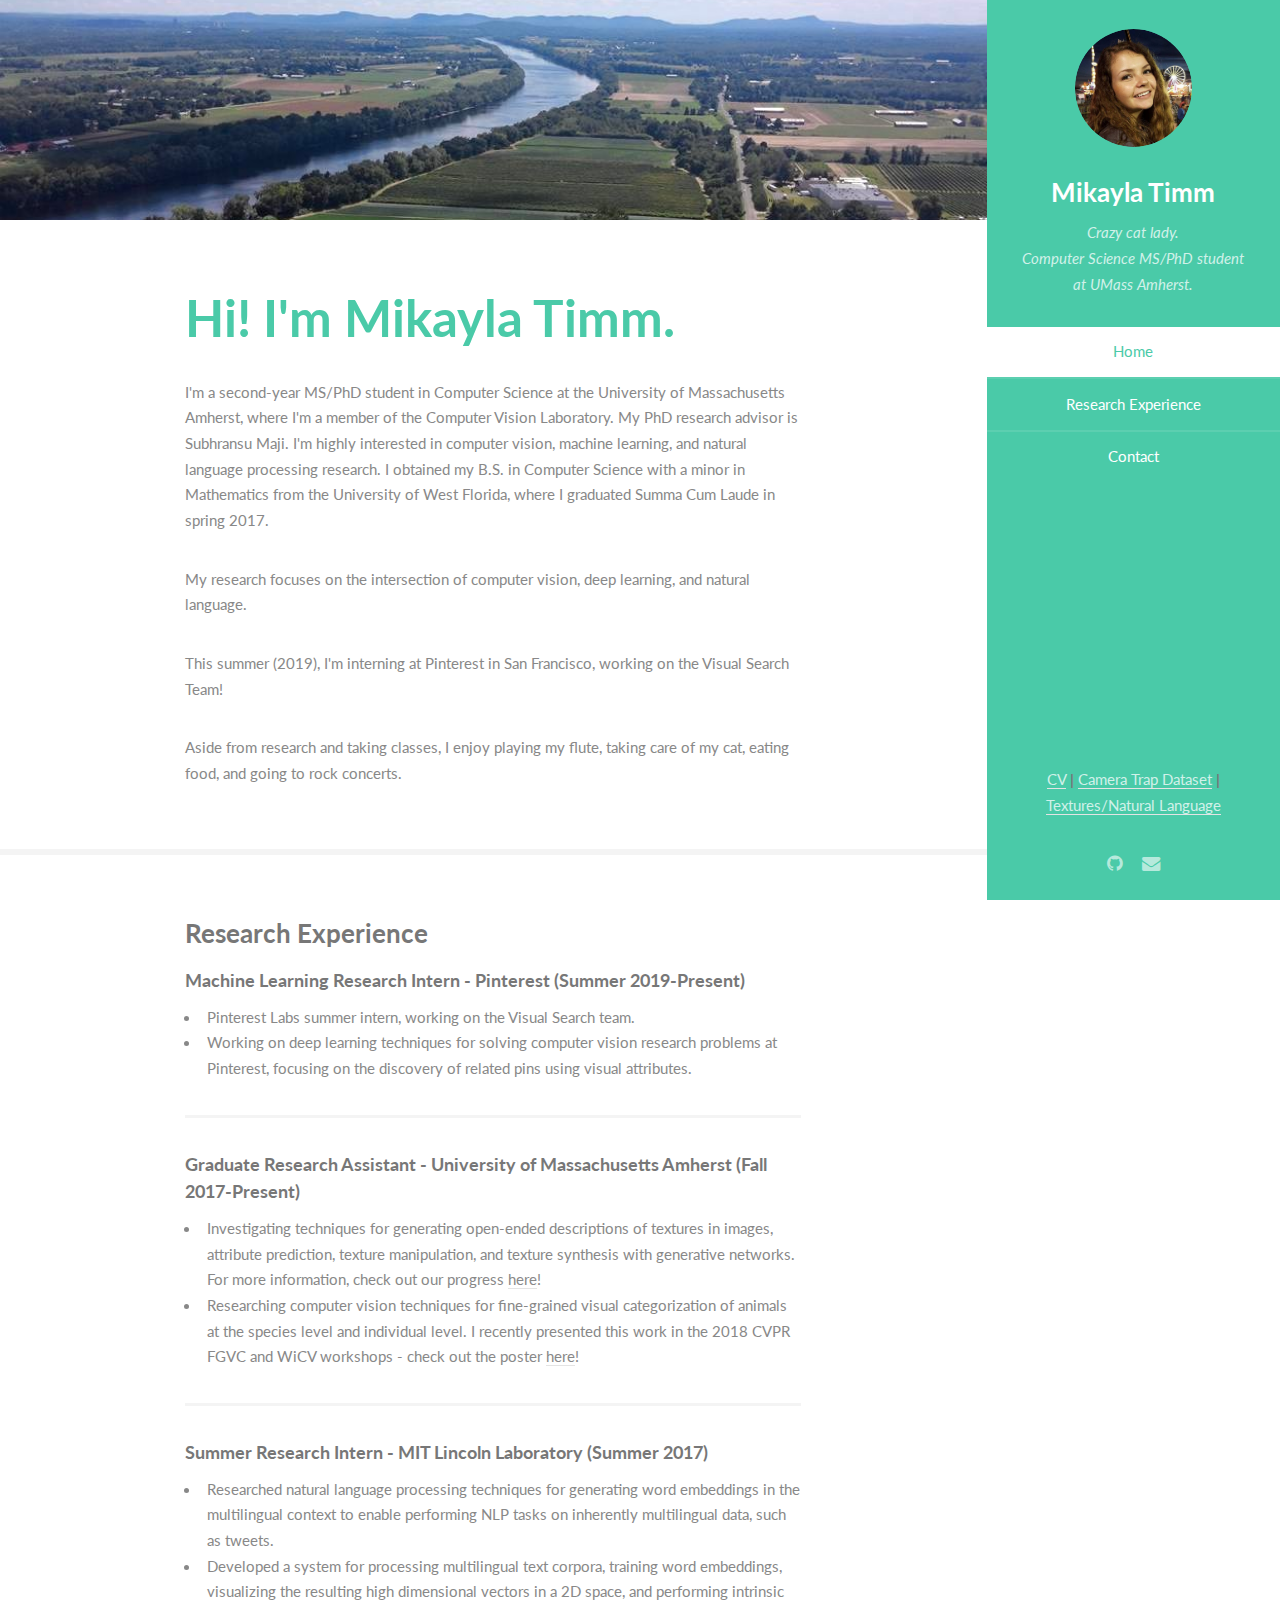
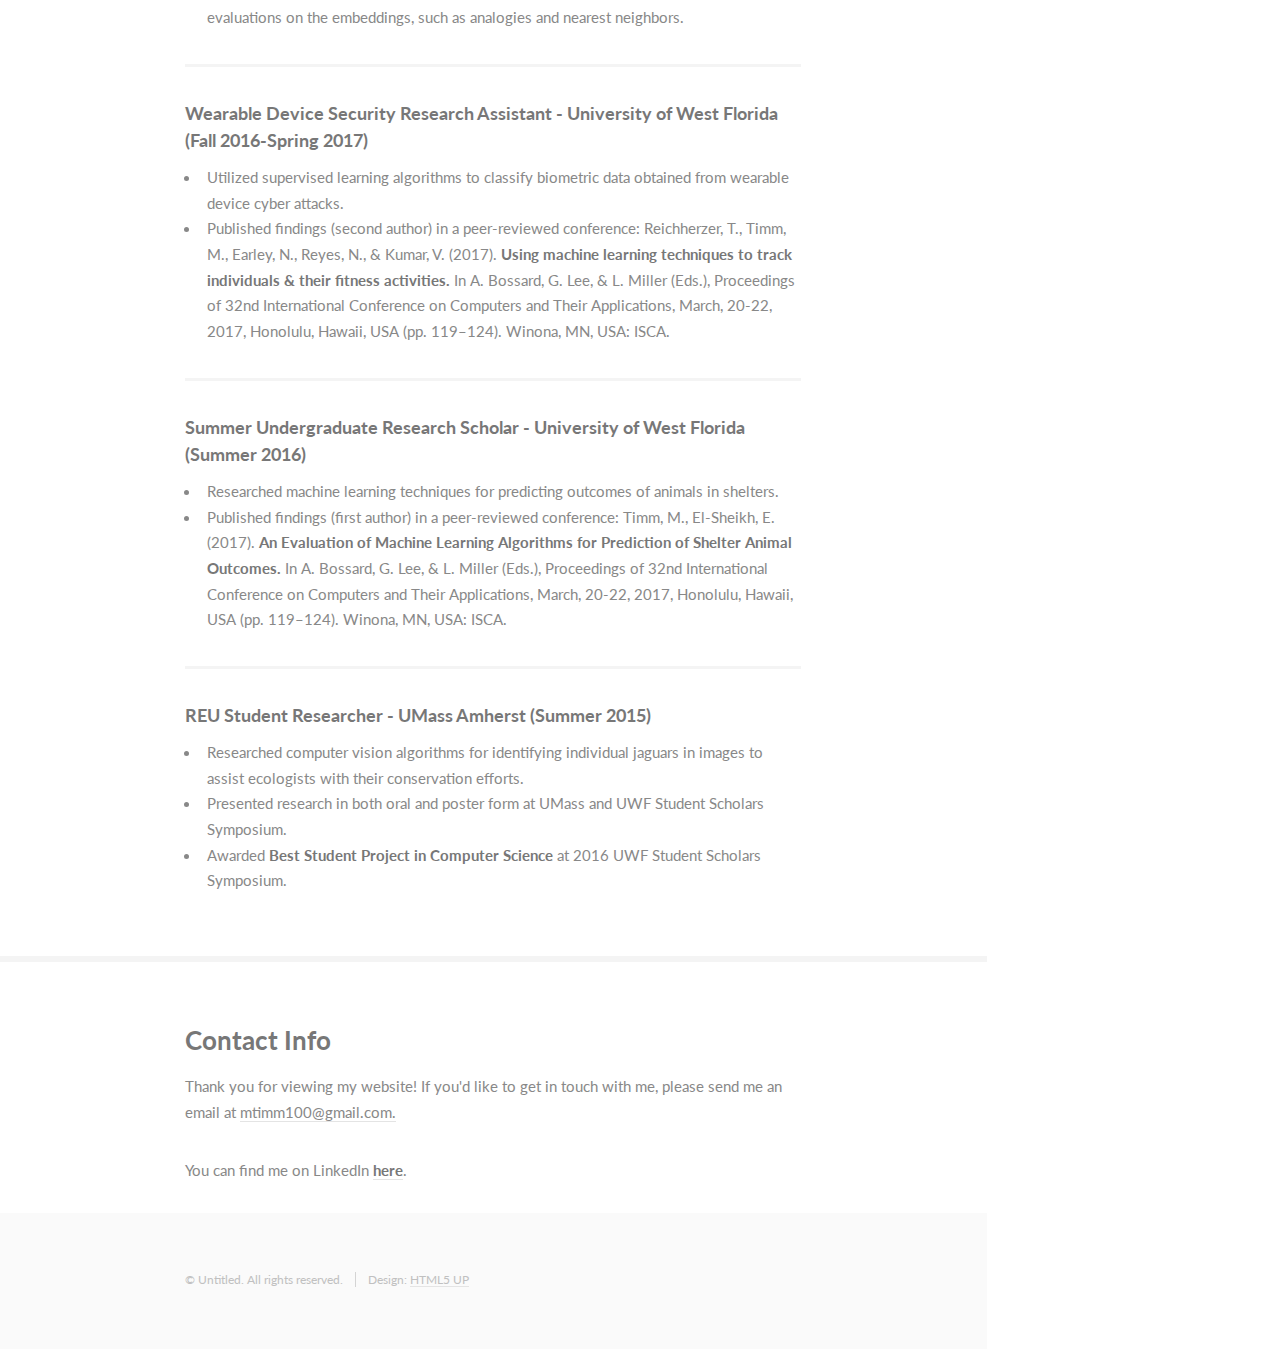
==== index.html @ f0363d02 "Add internship to experience" ====
<!DOCTYPE HTML>
<!--
	Read Only by HTML5 UP
	html5up.net | @ajlkn
	Free for personal and commercial use under the CCA 3.0 license (html5up.net/license)
-->
<html>
	<head>
		<title>Mikayla Timm</title>
		<meta charset="utf-8" />
		<meta name="viewport" content="width=device-width, initial-scale=1" />
		<!--[if lte IE 8]><script src="assets/js/ie/html5shiv.js"></script><![endif]-->
		<link rel="stylesheet" href="assets/css/main.css" />
		<!--[if lte IE 8]><link rel="stylesheet" href="assets/css/ie8.css" /><![endif]-->
	</head>
	<body>

		<!-- Header -->
			<section id="header">
				<header>
					<span class="image avatar"><img src="images/ferris.jpg" alt="" /></span>
					<h1 id="logo"><a href="#">Mikayla Timm</a></h1>
					<p>Crazy cat lady. <br />
					Computer Science MS/PhD student at UMass Amherst.</p>
				</header>
				<nav id="nav">
					<ul>
						<li><a href="#one" class="active">Home</a></li>
						<!--<li><a href="#two">About Me</a></li>-->
						<li><a href="#two">Research Experience</a></li>
						<li><a href="#three">Contact</a></li>
					</ul>
				</nav>
				<footer>
					<p><a href="cv.pdf" target="_blank">CV</a> <b>|</b> 
					<a href="cameraTrap.html" target="_blank">Camera Trap Dataset</a> <b>|</b>
					<a href="texture.html" target="_blank">Textures/Natural Language</a></p>
					<ul class="icons">
					
						<li><a href="https://github.com/mtimm100" class="icon fa-github"><span class="label">Github</span></a></li>
						<li><a href="mailto:mtimm100@gmail.com" class="icon fa-envelope"><span class="label">Email</span></a></li>
					</ul>
				</footer>
			</section>

		<!-- Wrapper -->
			<div id="wrapper">

				<!-- Main -->
					<div id="main">

						<!-- One -->
							<section id="one">
								<div class="container">
									<header class="major">
										<h2>Hi! I'm Mikayla Timm.</h2>
										<p>
										</a></p>
									</header>
									
											
										<p>I'm a second-year MS/PhD student in Computer Science at the University of Massachusetts Amherst, where I'm a member of the Computer Vision Laboratory. My PhD research advisor is Subhransu Maji. I'm highly interested in computer vision, machine learning, and natural language processing research. I obtained my B.S. in Computer Science with a minor in Mathematics from the University of West Florida, where I graduated Summa Cum Laude in spring 2017.</p>
										<p>My research focuses on the intersection of computer vision, deep learning, and natural language. </p>
										<p>This summer (2019), I'm interning at Pinterest in San Francisco, working on the Visual Search Team!</p>
										<p>Aside from research and taking classes, I enjoy playing my flute, taking care of my cat, eating food, and going to rock concerts. </p>
										
								</div>
							</section>

				

						<!-- Two -->
							<section id="two">
								<div class="container">
									<h3>Research Experience</h3>
									
									<div class="features">
										<article>
											
												<h4>Machine Learning Research Intern - Pinterest (Summer 2019-Present)</h4>
												<ul>
													<li>Pinterest Labs summer intern, working on the Visual Search team.</li> 
													<li>Working on deep learning techniques for solving computer vision research problems at Pinterest, focusing on the discovery of related pins using visual attributes.</li>
													
													
												</ul>
											
										</article>
										<article>
											
												<h4>Graduate Research Assistant - University of Massachusetts Amherst (Fall 2017-Present)</h4>
												<ul>
													<li>Investigating techniques for generating open-ended descriptions of textures in images, attribute prediction, texture manipulation, and texture synthesis with generative networks. For more information, check out our progress <a href="https://mtimm100.github.io/texture.html" target="_blank">here</a>!</li>
													<li>Researching computer vision techniques for fine-grained visual categorization of animals at the species level and individual level. I recently presented this work in the 2018 CVPR FGVC and WiCV workshops - check out the poster <a href="animalIDposter.pdf" target="_blank">here</a>!</li>
													
												</ul>
											
										</article>
										<article>
											
												<h4>Summer Research Intern - MIT Lincoln Laboratory (Summer 2017)</h4>
												<ul>
													<li>Researched natural language processing techniques for generating word embeddings in the multilingual context to enable performing NLP tasks on inherently multilingual data, such as tweets.</li>
													<li>Developed a system for processing multilingual text corpora, training word embeddings, visualizing the resulting high dimensional vectors in a 2D space, and performing intrinsic evaluations on the embeddings, such as analogies and nearest neighbors. </li>
												</ul>
											
										</article>
										<article>
											
												<h4>Wearable Device Security Research Assistant - University of West Florida (Fall 2016-Spring 2017)</h4>
												<ul>
													<li>Utilized supervised learning algorithms to classify biometric data obtained from wearable device cyber attacks.</li>
													<li>Published findings (second author) in a peer-reviewed conference: Reichherzer, T., Timm, M., Earley, N., Reyes, N., & Kumar, V. (2017). <b>Using machine learning techniques to track individuals & their fitness activities.</b> In A. Bossard, G. Lee, & L. Miller (Eds.), Proceedings of 32nd International Conference on Computers and Their Applications, March, 20-22, 2017, Honolulu, Hawaii, USA (pp. 119–124). Winona, MN, USA: ISCA.  </li>
												</ul>
											
										</article>
<article>
											
												<h4>Summer Undergraduate Research Scholar - University of West Florida (Summer 2016)</h4>
												<ul>
													<li>Researched machine learning techniques for predicting outcomes of animals in shelters.</li>
													<li>Published findings (first author) in a peer-reviewed conference: Timm, M., El-Sheikh, E. (2017). <b>An Evaluation of Machine Learning Algorithms for Prediction of Shelter Animal Outcomes.</b> In A. Bossard, G. Lee, & L. Miller (Eds.), Proceedings of 32nd International Conference on Computers and Their Applications, March, 20-22, 2017, Honolulu, Hawaii, USA (pp. 119–124). Winona, MN, USA: ISCA.</li>
												</ul>
											
										</article>
</article>
<article>
											
												<h4>REU Student Researcher - UMass Amherst (Summer 2015)</h4>
												<ul>
													<li>Researched computer vision algorithms for identifying individual jaguars in images to assist ecologists with their conservation efforts.</li>
													<li>Presented research in both oral and poster form at UMass and UWF Student Scholars Symposium.
													<li>Awarded <b>Best Student Project in Computer Science</b> at 2016 UWF Student Scholars Symposium.</li>
												</ul>
											
										</article>
										
									</div>
								</div>
							</section>

						<!-- Three -->
							<section id="three">
								<div class="container">
									<h3>Contact Info</h3>
									<p>Thank you for viewing my website! If you'd like to get in touch with me, please send me an email at <a href="mailto:mtimm100@gmail.com">mtimm100@gmail.com.</a></p>
									You can find me on LinkedIn <b><a href="https://www.linkedin.com/in/mikayla-timm-989278109">here</a></b>.
						
									
									
									
									<!--comment-->
									<!--
									<form method="post" action="#">
										<div class="row uniform">
											<div class="6u 12u(xsmall)"><input type="text" name="name" id="name" placeholder="Name" /></div>
											<div class="6u 12u(xsmall)"><input type="email" name="email" id="email" placeholder="Email" /></div>
										</div>
										<div class="row uniform">
											<div class="12u"><input type="text" name="subject" id="subject" placeholder="Subject" /></div>
										</div>
										<div class="row uniform">
											<div class="12u"><textarea name="message" id="message" placeholder="Message" rows="6"></textarea></div>
										</div>
										<div class="row uniform">
											<div class="12u">
												<ul class="actions">
													<li><input type="submit" class="special" value="Send Message" /></li>
													<li><input type="reset" value="Reset Form" /></li>
												</ul>
											</div>
										</div>
									</form><-->
								</div>
							</section>

						<!-- Five -->
						<!--
							<section id="five">
								<div class="container">
									<h3>Elements</h3>

									<section>
										<h4>Text</h4>
										<p>This is <b>bold</b> and this is <strong>strong</strong>. This is <i>italic</i> and this is <em>emphasized</em>.
										This is <sup>superscript</sup> text and this is <sub>subscript</sub> text.
										This is <u>underlined</u> and this is code: <code>for (;;) { ... }</code>. Finally, <a href="#">this is a link</a>.</p>
										<hr />
										<header>
											<h4>Heading with a Subtitle</h4>
											<p>Lorem ipsum dolor sit amet nullam id egestas urna aliquam</p>
										</header>
										<p>Nunc lacinia ante nunc ac lobortis. Interdum adipiscing gravida odio porttitor sem non mi integer non faucibus ornare mi ut ante amet placerat aliquet. Volutpat eu sed ante lacinia sapien lorem accumsan varius montes viverra nibh in adipiscing blandit tempus accumsan.</p>
										<header>
											<h5>Heading with a Subtitle</h5>
											<p>Lorem ipsum dolor sit amet nullam id egestas urna aliquam</p>
										</header>
										<p>Nunc lacinia ante nunc ac lobortis. Interdum adipiscing gravida odio porttitor sem non mi integer non faucibus ornare mi ut ante amet placerat aliquet. Volutpat eu sed ante lacinia sapien lorem accumsan varius montes viverra nibh in adipiscing blandit tempus accumsan.</p>
										<hr />
										<h2>Heading Level 2</h2>
										<h3>Heading Level 3</h3>
										<h4>Heading Level 4</h4>
										<h5>Heading Level 5</h5>
										<h6>Heading Level 6</h6>
										<hr />
										<h5>Blockquote</h5>
										<blockquote>Fringilla nisl. Donec accumsan interdum nisi, quis tincidunt felis sagittis eget tempus euismod. Vestibulum ante ipsum primis in faucibus vestibulum. Blandit adipiscing eu felis iaculis volutpat ac adipiscing accumsan faucibus. Vestibulum ante ipsum primis in faucibus lorem ipsum dolor sit amet nullam adipiscing eu felis.</blockquote>
										<h5>Preformatted</h5>
										<pre><code>i = 0;

	while (!deck.isInOrder()) {
	    print 'Iteration ' + i;
	    deck.shuffle();
	    i++;
	}

	print 'It took ' + i + ' iterations to sort the deck.';</code></pre>
									</section>

									<section>
										<h4>Lists</h4>
										<div class="row">
											<div class="6u 12u(xsmall)">
												<h5>Unordered</h5>
												<ul>
													<li>Dolor pulvinar etiam magna etiam.</li>
													<li>Sagittis adipiscing lorem eleifend.</li>
													<li>Felis enim feugiat dolore viverra.</li>
												</ul>
												<h5>Alternate</h5>
												<ul class="alt">
													<li>Dolor pulvinar etiam magna etiam.</li>
													<li>Sagittis adipiscing lorem eleifend.</li>
													<li>Felis enim feugiat dolore viverra.</li>
												</ul>
											</div>
											<div class="6u 12u(xsmall)">
												<h5>Ordered</h5>
												<ol>
													<li>Dolor pulvinar etiam magna etiam.</li>
													<li>Etiam vel felis at lorem sed viverra.</li>
													<li>Felis enim feugiat dolore viverra.</li>
													<li>Dolor pulvinar etiam magna etiam.</li>
													<li>Etiam vel felis at lorem sed viverra.</li>
													<li>Felis enim feugiat dolore viverra.</li>
												</ol>
												<h5>Icons</h5>
												<ul class="icons">
													<li><a href="#" class="icon fa-github"><span class="label">Github</span></a></li>
													<li><a href="#" class="icon fa-dribbble"><span class="label">Dribbble</span></a></li>
													<li><a href="#" class="icon fa-tumblr"><span class="label">Tumblr</span></a></li>
												</ul>
											</div>
										</div>
										<h5>Actions</h5>
										<ul class="actions">
											<li><a href="#" class="button special">Default</a></li>
											<li><a href="#" class="button">Default</a></li>
											<li><a href="#" class="button alt">Default</a></li>
										</ul>
										<ul class="actions small">
											<li><a href="#" class="button special small">Small</a></li>
											<li><a href="#" class="button small">Small</a></li>
											<li><a href="#" class="button alt small">Small</a></li>
										</ul>
										<div class="row">
											<div class="3u 6u(medium) 12u$(xsmall)">
												<ul class="actions vertical">
													<li><a href="#" class="button special">Default</a></li>
													<li><a href="#" class="button">Default</a></li>
													<li><a href="#" class="button alt">Default</a></li>
												</ul>
											</div>
											<div class="3u 6u$(medium) 12u$(xsmall)">
												<ul class="actions vertical small">
													<li><a href="#" class="button special small">Small</a></li>
													<li><a href="#" class="button small">Small</a></li>
													<li><a href="#" class="button alt small">Small</a></li>
												</ul>
											</div>
											<div class="3u 6u(medium) 12u$(xsmall)">
												<ul class="actions vertical">
													<li><a href="#" class="button special fit">Default</a></li>
													<li><a href="#" class="button fit">Default</a></li>
													<li><a href="#" class="button alt fit">Default</a></li>
												</ul>
											</div>
											<div class="3u 6u$(medium) 12u$(xsmall)">
												<ul class="actions vertical small">
													<li><a href="#" class="button special small fit">Small</a></li>
													<li><a href="#" class="button small fit">Small</a></li>
													<li><a href="#" class="button alt small fit">Small</a></li>
												</ul>
											</div>
										</div>
									</section>

									<section>
										<h4>Table</h4>
										<h5>Default</h5>
										<div class="table-wrapper">
											<table>
												<thead>
													<tr>
														<th>Name</th>
														<th>Description</th>
														<th>Price</th>
													</tr>
												</thead>
												<tbody>
													<tr>
														<td>Item One</td>
														<td>Ante turpis integer aliquet porttitor.</td>
														<td>29.99</td>
													</tr>
													<tr>
														<td>Item Two</td>
														<td>Vis ac commodo adipiscing arcu aliquet.</td>
														<td>19.99</td>
													</tr>
													<tr>
														<td>Item Three</td>
														<td> Morbi faucibus arcu accumsan lorem.</td>
														<td>29.99</td>
													</tr>
													<tr>
														<td>Item Four</td>
														<td>Vitae integer tempus condimentum.</td>
														<td>19.99</td>
													</tr>
													<tr>
														<td>Item Five</td>
														<td>Ante turpis integer aliquet porttitor.</td>
														<td>29.99</td>
													</tr>
												</tbody>
												<tfoot>
													<tr>
														<td colspan="2"></td>
														<td>100.00</td>
													</tr>
												</tfoot>
											</table>
										</div>

										<h5>Alternate</h5>
										<div class="table-wrapper">
											<table class="alt">
												<thead>
													<tr>
														<th>Name</th>
														<th>Description</th>
														<th>Price</th>
													</tr>
												</thead>
												<tbody>
													<tr>
														<td>Item One</td>
														<td>Ante turpis integer aliquet porttitor.</td>
														<td>29.99</td>
													</tr>
													<tr>
														<td>Item Two</td>
														<td>Vis ac commodo adipiscing arcu aliquet.</td>
														<td>19.99</td>
													</tr>
													<tr>
														<td>Item Three</td>
														<td> Morbi faucibus arcu accumsan lorem.</td>
														<td>29.99</td>
													</tr>
													<tr>
														<td>Item Four</td>
														<td>Vitae integer tempus condimentum.</td>
														<td>19.99</td>
													</tr>
													<tr>
														<td>Item Five</td>
														<td>Ante turpis integer aliquet porttitor.</td>
														<td>29.99</td>
													</tr>
												</tbody>
												<tfoot>
													<tr>
														<td colspan="2"></td>
														<td>100.00</td>
													</tr>
												</tfoot>
											</table>
										</div>
									</section>

									<section>
										<h4>Buttons</h4>
										<ul class="actions">
											<li><a href="#" class="button special">Special</a></li>
											<li><a href="#" class="button">Default</a></li>
											<li><a href="#" class="button alt">Alternate</a></li>
										</ul>
										<ul class="actions">
											<li><a href="#" class="button special big">Big</a></li>
											<li><a href="#" class="button">Default</a></li>
											<li><a href="#" class="button alt small">Small</a></li>
										</ul>
										<ul class="actions fit">
											<li><a href="#" class="button special fit">Fit</a></li>
											<li><a href="#" class="button fit">Fit</a></li>
											<li><a href="#" class="button alt fit">Fit</a></li>
										</ul>
										<ul class="actions fit small">
											<li><a href="#" class="button special fit small">Fit + Small</a></li>
											<li><a href="#" class="button fit small">Fit + Small</a></li>
											<li><a href="#" class="button alt fit small">Fit + Small</a></li>
										</ul>
										<ul class="actions">
											<li><a href="#" class="button special icon fa-download">Icon</a></li>
											<li><a href="#" class="button icon fa-download">Icon</a></li>
											<li><a href="#" class="button alt icon fa-check">Icon</a></li>
										</ul>
										<ul class="actions">
											<li><span class="button special disabled">Special</span></li>
											<li><span class="button disabled">Default</span></li>
											<li><span class="button alt disabled">Alternate</span></li>
										</ul>
									</section>

									<section>
										<h4>Form</h4>
										<form method="post" action="#">
											<div class="row uniform">
												<div class="6u 12u(xsmall)">
													<input type="text" name="demo-name" id="demo-name" value="" placeholder="Name" />
												</div>
												<div class="6u 12u(xsmall)">
													<input type="email" name="demo-email" id="demo-email" value="" placeholder="Email" />
												</div>
											</div>
											<div class="row uniform">
												<div class="12u">
													<div class="select-wrapper">
														<select name="demo-category" id="demo-category">
															<option value="">- Category -</option>
															<option value="1">Manufacturing</option>
															<option value="1">Shipping</option>
															<option value="1">Administration</option>
															<option value="1">Human Resources</option>
														</select>
													</div>
												</div>
											</div>
											<div class="row uniform">
												<div class="4u 12u(medium)">
													<input type="radio" id="demo-priority-low" name="demo-priority" checked>
													<label for="demo-priority-low">Low Priority</label>
												</div>
												<div class="4u 12u(medium)">
													<input type="radio" id="demo-priority-normal" name="demo-priority">
													<label for="demo-priority-normal">Normal Priority</label>
												</div>
												<div class="4u 12u(medium)">
													<input type="radio" id="demo-priority-high" name="demo-priority">
													<label for="demo-priority-high">High Priority</label>
												</div>
											</div>
											<div class="row uniform">
												<div class="6u 12u(medium)">
													<input type="checkbox" id="demo-copy" name="demo-copy">
													<label for="demo-copy">Email me a copy of this message</label>
												</div>
												<div class="6u 12u(medium)">
													<input type="checkbox" id="demo-human" name="demo-human" checked>
													<label for="demo-human">I am a human and not a robot</label>
												</div>
											</div>
											<div class="row uniform">
												<div class="12u">
													<textarea name="demo-message" id="demo-message" placeholder="Enter your message" rows="6"></textarea>
												</div>
											</div>
											<div class="row uniform">
												<div class="12u">
													<ul class="actions">
														<li><input type="submit" value="Send Message" /></li>
														<li><input type="reset" value="Reset" class="alt" /></li>
													</ul>
												</div>
											</div>
										</form>
									</section>

									<section>
										<h4>Image</h4>
										<h5>Fit</h5>
										<span class="image fit"><img src="images/banner.jpg" alt="" /></span>
										<div class="box alt">
											<div class="row 50% uniform">
												<div class="4u"><span class="image fit"><img src="images/pic01.jpg" alt="" /></span></div>
												<div class="4u"><span class="image fit"><img src="images/pic02.jpg" alt="" /></span></div>
												<div class="4u"><span class="image fit"><img src="images/pic03.jpg" alt="" /></span></div>
											</div>
											<div class="row 50% uniform">
												<div class="4u"><span class="image fit"><img src="images/pic02.jpg" alt="" /></span></div>
												<div class="4u"><span class="image fit"><img src="images/pic03.jpg" alt="" /></span></div>
												<div class="4u"><span class="image fit"><img src="images/pic01.jpg" alt="" /></span></div>
											</div>
											<div class="row 50% uniform">
												<div class="4u"><span class="image fit"><img src="images/pic03.jpg" alt="" /></span></div>
												<div class="4u"><span class="image fit"><img src="images/pic01.jpg" alt="" /></span></div>
												<div class="4u"><span class="image fit"><img src="images/pic02.jpg" alt="" /></span></div>
											</div>
										</div>
										<h5>Left &amp; Right</h5>
										<p><span class="image left"><img src="images/avatar.jpg" alt="" /></span>Fringilla nisl. Donec accumsan interdum nisi, quis tincidunt felis sagittis eget. tempus euismod. Vestibulum ante ipsum primis in faucibus vestibulum. Blandit adipiscing eu felis iaculis volutpat ac adipiscing accumsan eu faucibus. Integer ac pellentesque praesent tincidunt felis sagittis eget. tempus euismod. Vestibulum ante ipsum primis in faucibus vestibulum. Blandit adipiscing eu felis iaculis volutpat ac adipiscing accumsan eu faucibus. Integer ac pellentesque praesent. Donec accumsan interdum nisi, quis tincidunt felis sagittis eget. tempus euismod. Vestibulum ante ipsum primis in faucibus vestibulum. Blandit adipiscing eu felis iaculis volutpat ac adipiscing accumsan eu faucibus. Integer ac pellentesque praesent tincidunt felis sagittis eget. tempus euismod. Vestibulum ante ipsum primis in faucibus vestibulum. Blandit adipiscing eu felis iaculis volutpat ac adipiscing accumsan eu faucibus. Integer ac pellentesque praesent.</p>
										<p><span class="image right"><img src="images/avatar.jpg" alt="" /></span>Fringilla nisl. Donec accumsan interdum nisi, quis tincidunt felis sagittis eget. tempus euismod. Vestibulum ante ipsum primis in faucibus vestibulum. Blandit adipiscing eu felis iaculis volutpat ac adipiscing accumsan eu faucibus. Integer ac pellentesque praesent tincidunt felis sagittis eget. tempus euismod. Vestibulum ante ipsum primis in faucibus vestibulum. Blandit adipiscing eu felis iaculis volutpat ac adipiscing accumsan eu faucibus. Integer ac pellentesque praesent. Donec accumsan interdum nisi, quis tincidunt felis sagittis eget. tempus euismod. Vestibulum ante ipsum primis in faucibus vestibulum. Blandit adipiscing eu felis iaculis volutpat ac adipiscing accumsan eu faucibus. Integer ac pellentesque praesent tincidunt felis sagittis eget. tempus euismod. Vestibulum ante ipsum primis in faucibus vestibulum. Blandit adipiscing eu felis iaculis volutpat ac adipiscing accumsan eu faucibus. Integer ac pellentesque praesent.</p>
									</section>

								</div>
							</section>
						-->

					</div>

				<!-- Footer -->
					<section id="footer">
						<div class="container">
							<ul class="copyright">
								<li>&copy; Untitled. All rights reserved.</li><li>Design: <a href="http://html5up.net">HTML5 UP</a></li>
							</ul>
						</div>
					</section>

			</div>

		<!-- Scripts -->
			<script src="assets/js/jquery.min.js"></script>
			<script src="assets/js/jquery.scrollzer.min.js"></script>
			<script src="assets/js/jquery.scrolly.min.js"></script>
			<script src="assets/js/skel.min.js"></script>
			<script src="assets/js/util.js"></script>
			<!--[if lte IE 8]><script src="assets/js/ie/respond.min.js"></script><![endif]-->
			<script src="assets/js/main.js"></script>

	</body>
</html>
---- assets/css/main.css ----
@import url("font-awesome.min.css");
@import url("http://fonts.googleapis.com/css?family=Lato:400,400italic,700,700italic|Source+Code+Pro:400");

/*
	Read Only by HTML5 UP
	html5up.net | @ajlkn
	Free for personal and commercial use under the CCA 3.0 license (html5up.net/license)
*/

/* Reset */

	html, body, div, span, applet, object, iframe, h1, h2, h3, h4, h5, h6, p, blockquote, pre, a, abbr, acronym, address, big, cite, code, del, dfn, em, img, ins, kbd, q, s, samp, small, strike, strong, sub, sup, tt, var, b, u, i, center, dl, dt, dd, ol, ul, li, fieldset, form, label, legend, table, caption, tbody, tfoot, thead, tr, th, td, article, aside, canvas, details, embed, figure, figcaption, footer, header, hgroup, menu, nav, output, ruby, section, summary, time, mark, audio, video {
		margin: 0;
		padding: 0;
		border: 0;
		font-size: 100%;
		font: inherit;
		vertical-align: baseline;
	}

	article, aside, details, figcaption, figure, footer, header, hgroup, menu, nav, section {
		display: block;
	}

	body {
		line-height: 1;
	}

	ol, ul {
		list-style: none;
	}

	blockquote, q {
		quotes: none;
	}

	blockquote:before, blockquote:after, q:before, q:after {
		content: '';
		content: none;
	}

	table {
		border-collapse: collapse;
		border-spacing: 0;
	}

	body {
		-webkit-text-size-adjust: none;
	}

/* Box Model */

	*, *:before, *:after {
		-moz-box-sizing: border-box;
		-webkit-box-sizing: border-box;
		box-sizing: border-box;
	}

/* Containers */

	.container {
		margin-left: auto;
		margin-right: auto;
	}

	.container.\31 25\25 {
		width: 100%;
		max-width: 56.25em;
		min-width: 45em;
	}

	.container.\37 5\25 {
		width: 33.75em;
	}

	.container.\35 0\25 {
		width: 22.5em;
	}

	.container.\32 5\25 {
		width: 11.25em;
	}

	.container {
		width: 45em;
	}

	@media screen and (max-width: 1680px) {

		.container.\31 25\25 {
			width: 100%;
			max-width: 56.25em;
			min-width: 45em;
		}

		.container.\37 5\25 {
			width: 33.75em;
		}

		.container.\35 0\25 {
			width: 22.5em;
		}

		.container.\32 5\25 {
			width: 11.25em;
		}

		.container {
			width: 45em;
		}

	}

	@media screen and (max-width: 1280px) {

		.container.\31 25\25 {
			width: 100%;
			max-width: 52.5em;
			min-width: 42em;
		}

		.container.\37 5\25 {
			width: 31.5em;
		}

		.container.\35 0\25 {
			width: 21em;
		}

		.container.\32 5\25 {
			width: 10.5em;
		}

		.container {
			width: 42em;
		}

	}

	@media screen and (max-width: 1024px) {

		.container.\31 25\25 {
			width: 100%;
			max-width: 106.25%;
			min-width: 85%;
		}

		.container.\37 5\25 {
			width: 63.75%;
		}

		.container.\35 0\25 {
			width: 42.5%;
		}

		.container.\32 5\25 {
			width: 21.25%;
		}

		.container {
			width: 85% !important;
		}

	}

	@media screen and (max-width: 736px) {

		.container.\31 25\25 {
			width: 100%;
			max-width: 112.5%;
			min-width: 90%;
		}

		.container.\37 5\25 {
			width: 67.5%;
		}

		.container.\35 0\25 {
			width: 45%;
		}

		.container.\32 5\25 {
			width: 22.5%;
		}

		.container {
			width: 90% !important;
		}

	}

	@media screen and (max-width: 480px) {

		.container.\31 25\25 {
			width: 100%;
			max-width: 112.5%;
			min-width: 90%;
		}

		.container.\37 5\25 {
			width: 67.5%;
		}

		.container.\35 0\25 {
			width: 45%;
		}

		.container.\32 5\25 {
			width: 22.5%;
		}

		.container {
			width: 90% !important;
		}

	}

/* Grid */

	.row {
		border-bottom: solid 1px transparent;
		-moz-box-sizing: border-box;
		-webkit-box-sizing: border-box;
		box-sizing: border-box;
	}

	.row > * {
		float: left;
		-moz-box-sizing: border-box;
		-webkit-box-sizing: border-box;
		box-sizing: border-box;
	}

	.row:after, .row:before {
		content: '';
		display: block;
		clear: both;
		height: 0;
	}

	.row.uniform > * > :first-child {
		margin-top: 0;
	}

	.row.uniform > * > :last-child {
		margin-bottom: 0;
	}

	.row.\30 \25 > * {
		padding: 0 0 0 0em;
	}

	.row.\30 \25 {
		margin: 0 0 -1px 0em;
	}

	.row.uniform.\30 \25 > * {
		padding: 0em 0 0 0em;
	}

	.row.uniform.\30 \25 {
		margin: 0em 0 -1px 0em;
	}

	.row > * {
		padding: 0 0 0 2em;
	}

	.row {
		margin: 0 0 -1px -2em;
	}

	.row.uniform > * {
		padding: 2em 0 0 2em;
	}

	.row.uniform {
		margin: -2em 0 -1px -2em;
	}

	.row.\32 00\25 > * {
		padding: 0 0 0 4em;
	}

	.row.\32 00\25 {
		margin: 0 0 -1px -4em;
	}

	.row.uniform.\32 00\25 > * {
		padding: 4em 0 0 4em;
	}

	.row.uniform.\32 00\25 {
		margin: -4em 0 -1px -4em;
	}

	.row.\31 50\25 > * {
		padding: 0 0 0 3em;
	}

	.row.\31 50\25 {
		margin: 0 0 -1px -3em;
	}

	.row.uniform.\31 50\25 > * {
		padding: 3em 0 0 3em;
	}

	.row.uniform.\31 50\25 {
		margin: -3em 0 -1px -3em;
	}

	.row.\35 0\25 > * {
		padding: 0 0 0 1em;
	}

	.row.\35 0\25 {
		margin: 0 0 -1px -1em;
	}

	.row.uniform.\35 0\25 > * {
		padding: 1em 0 0 1em;
	}

	.row.uniform.\35 0\25 {
		margin: -1em 0 -1px -1em;
	}

	.row.\32 5\25 > * {
		padding: 0 0 0 0.5em;
	}

	.row.\32 5\25 {
		margin: 0 0 -1px -0.5em;
	}

	.row.uniform.\32 5\25 > * {
		padding: 0.5em 0 0 0.5em;
	}

	.row.uniform.\32 5\25 {
		margin: -0.5em 0 -1px -0.5em;
	}

	.\31 2u, .\31 2u\24 {
		width: 100%;
		clear: none;
		margin-left: 0;
	}

	.\31 1u, .\31 1u\24 {
		width: 91.6666666667%;
		clear: none;
		margin-left: 0;
	}

	.\31 0u, .\31 0u\24 {
		width: 83.3333333333%;
		clear: none;
		margin-left: 0;
	}

	.\39 u, .\39 u\24 {
		width: 75%;
		clear: none;
		margin-left: 0;
	}

	.\38 u, .\38 u\24 {
		width: 66.6666666667%;
		clear: none;
		margin-left: 0;
	}

	.\37 u, .\37 u\24 {
		width: 58.3333333333%;
		clear: none;
		margin-left: 0;
	}

	.\36 u, .\36 u\24 {
		width: 50%;
		clear: none;
		margin-left: 0;
	}

	.\35 u, .\35 u\24 {
		width: 41.6666666667%;
		clear: none;
		margin-left: 0;
	}

	.\34 u, .\34 u\24 {
		width: 33.3333333333%;
		clear: none;
		margin-left: 0;
	}

	.\33 u, .\33 u\24 {
		width: 25%;
		clear: none;
		margin-left: 0;
	}

	.\32 u, .\32 u\24 {
		width: 16.6666666667%;
		clear: none;
		margin-left: 0;
	}

	.\31 u, .\31 u\24 {
		width: 8.3333333333%;
		clear: none;
		margin-left: 0;
	}

	.\31 2u\24 + *,
	.\31 1u\24 + *,
	.\31 0u\24 + *,
	.\39 u\24 + *,
	.\38 u\24 + *,
	.\37 u\24 + *,
	.\36 u\24 + *,
	.\35 u\24 + *,
	.\34 u\24 + *,
	.\33 u\24 + *,
	.\32 u\24 + *,
	.\31 u\24 + * {
		clear: left;
	}

	.\-11u {
		margin-left: 91.66667%;
	}

	.\-10u {
		margin-left: 83.33333%;
	}

	.\-9u {
		margin-left: 75%;
	}

	.\-8u {
		margin-left: 66.66667%;
	}

	.\-7u {
		margin-left: 58.33333%;
	}

	.\-6u {
		margin-left: 50%;
	}

	.\-5u {
		margin-left: 41.66667%;
	}

	.\-4u {
		margin-left: 33.33333%;
	}

	.\-3u {
		margin-left: 25%;
	}

	.\-2u {
		margin-left: 16.66667%;
	}

	.\-1u {
		margin-left: 8.33333%;
	}

	@media screen and (max-width: 1680px) {

		.row > * {
			padding: 0 0 0 2em;
		}

		.row {
			margin: 0 0 -1px -2em;
		}

		.row.uniform > * {
			padding: 2em 0 0 2em;
		}

		.row.uniform {
			margin: -2em 0 -1px -2em;
		}

		.row.\32 00\25 > * {
			padding: 0 0 0 4em;
		}

		.row.\32 00\25 {
			margin: 0 0 -1px -4em;
		}

		.row.uniform.\32 00\25 > * {
			padding: 4em 0 0 4em;
		}

		.row.uniform.\32 00\25 {
			margin: -4em 0 -1px -4em;
		}

		.row.\31 50\25 > * {
			padding: 0 0 0 3em;
		}

		.row.\31 50\25 {
			margin: 0 0 -1px -3em;
		}

		.row.uniform.\31 50\25 > * {
			padding: 3em 0 0 3em;
		}

		.row.uniform.\31 50\25 {
			margin: -3em 0 -1px -3em;
		}

		.row.\35 0\25 > * {
			padding: 0 0 0 1em;
		}

		.row.\35 0\25 {
			margin: 0 0 -1px -1em;
		}

		.row.uniform.\35 0\25 > * {
			padding: 1em 0 0 1em;
		}

		.row.uniform.\35 0\25 {
			margin: -1em 0 -1px -1em;
		}

		.row.\32 5\25 > * {
			padding: 0 0 0 0.5em;
		}

		.row.\32 5\25 {
			margin: 0 0 -1px -0.5em;
		}

		.row.uniform.\32 5\25 > * {
			padding: 0.5em 0 0 0.5em;
		}

		.row.uniform.\32 5\25 {
			margin: -0.5em 0 -1px -0.5em;
		}

		.\31 2u\28xlarge\29, .\31 2u\24\28xlarge\29 {
			width: 100%;
			clear: none;
			margin-left: 0;
		}

		.\31 1u\28xlarge\29, .\31 1u\24\28xlarge\29 {
			width: 91.6666666667%;
			clear: none;
			margin-left: 0;
		}

		.\31 0u\28xlarge\29, .\31 0u\24\28xlarge\29 {
			width: 83.3333333333%;
			clear: none;
			margin-left: 0;
		}

		.\39 u\28xlarge\29, .\39 u\24\28xlarge\29 {
			width: 75%;
			clear: none;
			margin-left: 0;
		}

		.\38 u\28xlarge\29, .\38 u\24\28xlarge\29 {
			width: 66.6666666667%;
			clear: none;
			margin-left: 0;
		}

		.\37 u\28xlarge\29, .\37 u\24\28xlarge\29 {
			width: 58.3333333333%;
			clear: none;
			margin-left: 0;
		}

		.\36 u\28xlarge\29, .\36 u\24\28xlarge\29 {
			width: 50%;
			clear: none;
			margin-left: 0;
		}

		.\35 u\28xlarge\29, .\35 u\24\28xlarge\29 {
			width: 41.6666666667%;
			clear: none;
			margin-left: 0;
		}

		.\34 u\28xlarge\29, .\34 u\24\28xlarge\29 {
			width: 33.3333333333%;
			clear: none;
			margin-left: 0;
		}

		.\33 u\28xlarge\29, .\33 u\24\28xlarge\29 {
			width: 25%;
			clear: none;
			margin-left: 0;
		}

		.\32 u\28xlarge\29, .\32 u\24\28xlarge\29 {
			width: 16.6666666667%;
			clear: none;
			margin-left: 0;
		}

		.\31 u\28xlarge\29, .\31 u\24\28xlarge\29 {
			width: 8.3333333333%;
			clear: none;
			margin-left: 0;
		}

		.\31 2u\24\28xlarge\29 + *,
		.\31 1u\24\28xlarge\29 + *,
		.\31 0u\24\28xlarge\29 + *,
		.\39 u\24\28xlarge\29 + *,
		.\38 u\24\28xlarge\29 + *,
		.\37 u\24\28xlarge\29 + *,
		.\36 u\24\28xlarge\29 + *,
		.\35 u\24\28xlarge\29 + *,
		.\34 u\24\28xlarge\29 + *,
		.\33 u\24\28xlarge\29 + *,
		.\32 u\24\28xlarge\29 + *,
		.\31 u\24\28xlarge\29 + * {
			clear: left;
		}

		.\-11u\28xlarge\29 {
			margin-left: 91.66667%;
		}

		.\-10u\28xlarge\29 {
			margin-left: 83.33333%;
		}

		.\-9u\28xlarge\29 {
			margin-left: 75%;
		}

		.\-8u\28xlarge\29 {
			margin-left: 66.66667%;
		}

		.\-7u\28xlarge\29 {
			margin-left: 58.33333%;
		}

		.\-6u\28xlarge\29 {
			margin-left: 50%;
		}

		.\-5u\28xlarge\29 {
			margin-left: 41.66667%;
		}

		.\-4u\28xlarge\29 {
			margin-left: 33.33333%;
		}

		.\-3u\28xlarge\29 {
			margin-left: 25%;
		}

		.\-2u\28xlarge\29 {
			margin-left: 16.66667%;
		}

		.\-1u\28xlarge\29 {
			margin-left: 8.33333%;
		}

	}

	@media screen and (max-width: 1280px) {

		.row > * {
			padding: 0 0 0 1.5em;
		}

		.row {
			margin: 0 0 -1px -1.5em;
		}

		.row.uniform > * {
			padding: 1.5em 0 0 1.5em;
		}

		.row.uniform {
			margin: -1.5em 0 -1px -1.5em;
		}

		.row.\32 00\25 > * {
			padding: 0 0 0 3em;
		}

		.row.\32 00\25 {
			margin: 0 0 -1px -3em;
		}

		.row.uniform.\32 00\25 > * {
			padding: 3em 0 0 3em;
		}

		.row.uniform.\32 00\25 {
			margin: -3em 0 -1px -3em;
		}

		.row.\31 50\25 > * {
			padding: 0 0 0 2.25em;
		}

		.row.\31 50\25 {
			margin: 0 0 -1px -2.25em;
		}

		.row.uniform.\31 50\25 > * {
			padding: 2.25em 0 0 2.25em;
		}

		.row.uniform.\31 50\25 {
			margin: -2.25em 0 -1px -2.25em;
		}

		.row.\35 0\25 > * {
			padding: 0 0 0 0.75em;
		}

		.row.\35 0\25 {
			margin: 0 0 -1px -0.75em;
		}

		.row.uniform.\35 0\25 > * {
			padding: 0.75em 0 0 0.75em;
		}

		.row.uniform.\35 0\25 {
			margin: -0.75em 0 -1px -0.75em;
		}

		.row.\32 5\25 > * {
			padding: 0 0 0 0.375em;
		}

		.row.\32 5\25 {
			margin: 0 0 -1px -0.375em;
		}

		.row.uniform.\32 5\25 > * {
			padding: 0.375em 0 0 0.375em;
		}

		.row.uniform.\32 5\25 {
			margin: -0.375em 0 -1px -0.375em;
		}

		.\31 2u\28large\29, .\31 2u\24\28large\29 {
			width: 100%;
			clear: none;
			margin-left: 0;
		}

		.\31 1u\28large\29, .\31 1u\24\28large\29 {
			width: 91.6666666667%;
			clear: none;
			margin-left: 0;
		}

		.\31 0u\28large\29, .\31 0u\24\28large\29 {
			width: 83.3333333333%;
			clear: none;
			margin-left: 0;
		}

		.\39 u\28large\29, .\39 u\24\28large\29 {
			width: 75%;
			clear: none;
			margin-left: 0;
		}

		.\38 u\28large\29, .\38 u\24\28large\29 {
			width: 66.6666666667%;
			clear: none;
			margin-left: 0;
		}

		.\37 u\28large\29, .\37 u\24\28large\29 {
			width: 58.3333333333%;
			clear: none;
			margin-left: 0;
		}

		.\36 u\28large\29, .\36 u\24\28large\29 {
			width: 50%;
			clear: none;
			margin-left: 0;
		}

		.\35 u\28large\29, .\35 u\24\28large\29 {
			width: 41.6666666667%;
			clear: none;
			margin-left: 0;
		}

		.\34 u\28large\29, .\34 u\24\28large\29 {
			width: 33.3333333333%;
			clear: none;
			margin-left: 0;
		}

		.\33 u\28large\29, .\33 u\24\28large\29 {
			width: 25%;
			clear: none;
			margin-left: 0;
		}

		.\32 u\28large\29, .\32 u\24\28large\29 {
			width: 16.6666666667%;
			clear: none;
			margin-left: 0;
		}

		.\31 u\28large\29, .\31 u\24\28large\29 {
			width: 8.3333333333%;
			clear: none;
			margin-left: 0;
		}

		.\31 2u\24\28large\29 + *,
		.\31 1u\24\28large\29 + *,
		.\31 0u\24\28large\29 + *,
		.\39 u\24\28large\29 + *,
		.\38 u\24\28large\29 + *,
		.\37 u\24\28large\29 + *,
		.\36 u\24\28large\29 + *,
		.\35 u\24\28large\29 + *,
		.\34 u\24\28large\29 + *,
		.\33 u\24\28large\29 + *,
		.\32 u\24\28large\29 + *,
		.\31 u\24\28large\29 + * {
			clear: left;
		}

		.\-11u\28large\29 {
			margin-left: 91.66667%;
		}

		.\-10u\28large\29 {
			margin-left: 83.33333%;
		}

		.\-9u\28large\29 {
			margin-left: 75%;
		}

		.\-8u\28large\29 {
			margin-left: 66.66667%;
		}

		.\-7u\28large\29 {
			margin-left: 58.33333%;
		}

		.\-6u\28large\29 {
			margin-left: 50%;
		}

		.\-5u\28large\29 {
			margin-left: 41.66667%;
		}

		.\-4u\28large\29 {
			margin-left: 33.33333%;
		}

		.\-3u\28large\29 {
			margin-left: 25%;
		}

		.\-2u\28large\29 {
			margin-left: 16.66667%;
		}

		.\-1u\28large\29 {
			margin-left: 8.33333%;
		}

	}

	@media screen and (max-width: 1024px) {

		.row > * {
			padding: 0 0 0 1.5em;
		}

		.row {
			margin: 0 0 -1px -1.5em;
		}

		.row.uniform > * {
			padding: 1.5em 0 0 1.5em;
		}

		.row.uniform {
			margin: -1.5em 0 -1px -1.5em;
		}

		.row.\32 00\25 > * {
			padding: 0 0 0 3em;
		}

		.row.\32 00\25 {
			margin: 0 0 -1px -3em;
		}

		.row.uniform.\32 00\25 > * {
			padding: 3em 0 0 3em;
		}

		.row.uniform.\32 00\25 {
			margin: -3em 0 -1px -3em;
		}

		.row.\31 50\25 > * {
			padding: 0 0 0 2.25em;
		}

		.row.\31 50\25 {
			margin: 0 0 -1px -2.25em;
		}

		.row.uniform.\31 50\25 > * {
			padding: 2.25em 0 0 2.25em;
		}

		.row.uniform.\31 50\25 {
			margin: -2.25em 0 -1px -2.25em;
		}

		.row.\35 0\25 > * {
			padding: 0 0 0 0.75em;
		}

		.row.\35 0\25 {
			margin: 0 0 -1px -0.75em;
		}

		.row.uniform.\35 0\25 > * {
			padding: 0.75em 0 0 0.75em;
		}

		.row.uniform.\35 0\25 {
			margin: -0.75em 0 -1px -0.75em;
		}

		.row.\32 5\25 > * {
			padding: 0 0 0 0.375em;
		}

		.row.\32 5\25 {
			margin: 0 0 -1px -0.375em;
		}

		.row.uniform.\32 5\25 > * {
			padding: 0.375em 0 0 0.375em;
		}

		.row.uniform.\32 5\25 {
			margin: -0.375em 0 -1px -0.375em;
		}

		.\31 2u\28medium\29, .\31 2u\24\28medium\29 {
			width: 100%;
			clear: none;
			margin-left: 0;
		}

		.\31 1u\28medium\29, .\31 1u\24\28medium\29 {
			width: 91.6666666667%;
			clear: none;
			margin-left: 0;
		}

		.\31 0u\28medium\29, .\31 0u\24\28medium\29 {
			width: 83.3333333333%;
			clear: none;
			margin-left: 0;
		}

		.\39 u\28medium\29, .\39 u\24\28medium\29 {
			width: 75%;
			clear: none;
			margin-left: 0;
		}

		.\38 u\28medium\29, .\38 u\24\28medium\29 {
			width: 66.6666666667%;
			clear: none;
			margin-left: 0;
		}

		.\37 u\28medium\29, .\37 u\24\28medium\29 {
			width: 58.3333333333%;
			clear: none;
			margin-left: 0;
		}

		.\36 u\28medium\29, .\36 u\24\28medium\29 {
			width: 50%;
			clear: none;
			margin-left: 0;
		}

		.\35 u\28medium\29, .\35 u\24\28medium\29 {
			width: 41.6666666667%;
			clear: none;
			margin-left: 0;
		}

		.\34 u\28medium\29, .\34 u\24\28medium\29 {
			width: 33.3333333333%;
			clear: none;
			margin-left: 0;
		}

		.\33 u\28medium\29, .\33 u\24\28medium\29 {
			width: 25%;
			clear: none;
			margin-left: 0;
		}

		.\32 u\28medium\29, .\32 u\24\28medium\29 {
			width: 16.6666666667%;
			clear: none;
			margin-left: 0;
		}

		.\31 u\28medium\29, .\31 u\24\28medium\29 {
			width: 8.3333333333%;
			clear: none;
			margin-left: 0;
		}

		.\31 2u\24\28medium\29 + *,
		.\31 1u\24\28medium\29 + *,
		.\31 0u\24\28medium\29 + *,
		.\39 u\24\28medium\29 + *,
		.\38 u\24\28medium\29 + *,
		.\37 u\24\28medium\29 + *,
		.\36 u\24\28medium\29 + *,
		.\35 u\24\28medium\29 + *,
		.\34 u\24\28medium\29 + *,
		.\33 u\24\28medium\29 + *,
		.\32 u\24\28medium\29 + *,
		.\31 u\24\28medium\29 + * {
			clear: left;
		}

		.\-11u\28medium\29 {
			margin-left: 91.66667%;
		}

		.\-10u\28medium\29 {
			margin-left: 83.33333%;
		}

		.\-9u\28medium\29 {
			margin-left: 75%;
		}

		.\-8u\28medium\29 {
			margin-left: 66.66667%;
		}

		.\-7u\28medium\29 {
			margin-left: 58.33333%;
		}

		.\-6u\28medium\29 {
			margin-left: 50%;
		}

		.\-5u\28medium\29 {
			margin-left: 41.66667%;
		}

		.\-4u\28medium\29 {
			margin-left: 33.33333%;
		}

		.\-3u\28medium\29 {
			margin-left: 25%;
		}

		.\-2u\28medium\29 {
			margin-left: 16.66667%;
		}

		.\-1u\28medium\29 {
			margin-left: 8.33333%;
		}

	}

	@media screen and (max-width: 736px) {

		.row > * {
			padding: 0 0 0 1.25em;
		}

		.row {
			margin: 0 0 -1px -1.25em;
		}

		.row.uniform > * {
			padding: 1.25em 0 0 1.25em;
		}

		.row.uniform {
			margin: -1.25em 0 -1px -1.25em;
		}

		.row.\32 00\25 > * {
			padding: 0 0 0 2.5em;
		}

		.row.\32 00\25 {
			margin: 0 0 -1px -2.5em;
		}

		.row.uniform.\32 00\25 > * {
			padding: 2.5em 0 0 2.5em;
		}

		.row.uniform.\32 00\25 {
			margin: -2.5em 0 -1px -2.5em;
		}

		.row.\31 50\25 > * {
			padding: 0 0 0 1.875em;
		}

		.row.\31 50\25 {
			margin: 0 0 -1px -1.875em;
		}

		.row.uniform.\31 50\25 > * {
			padding: 1.875em 0 0 1.875em;
		}

		.row.uniform.\31 50\25 {
			margin: -1.875em 0 -1px -1.875em;
		}

		.row.\35 0\25 > * {
			padding: 0 0 0 0.625em;
		}

		.row.\35 0\25 {
			margin: 0 0 -1px -0.625em;
		}

		.row.uniform.\35 0\25 > * {
			padding: 0.625em 0 0 0.625em;
		}

		.row.uniform.\35 0\25 {
			margin: -0.625em 0 -1px -0.625em;
		}

		.row.\32 5\25 > * {
			padding: 0 0 0 0.3125em;
		}

		.row.\32 5\25 {
			margin: 0 0 -1px -0.3125em;
		}

		.row.uniform.\32 5\25 > * {
			padding: 0.3125em 0 0 0.3125em;
		}

		.row.uniform.\32 5\25 {
			margin: -0.3125em 0 -1px -0.3125em;
		}

		.\31 2u\28small\29, .\31 2u\24\28small\29 {
			width: 100%;
			clear: none;
			margin-left: 0;
		}

		.\31 1u\28small\29, .\31 1u\24\28small\29 {
			width: 91.6666666667%;
			clear: none;
			margin-left: 0;
		}

		.\31 0u\28small\29, .\31 0u\24\28small\29 {
			width: 83.3333333333%;
			clear: none;
			margin-left: 0;
		}

		.\39 u\28small\29, .\39 u\24\28small\29 {
			width: 75%;
			clear: none;
			margin-left: 0;
		}

		.\38 u\28small\29, .\38 u\24\28small\29 {
			width: 66.6666666667%;
			clear: none;
			margin-left: 0;
		}

		.\37 u\28small\29, .\37 u\24\28small\29 {
			width: 58.3333333333%;
			clear: none;
			margin-left: 0;
		}

		.\36 u\28small\29, .\36 u\24\28small\29 {
			width: 50%;
			clear: none;
			margin-left: 0;
		}

		.\35 u\28small\29, .\35 u\24\28small\29 {
			width: 41.6666666667%;
			clear: none;
			margin-left: 0;
		}

		.\34 u\28small\29, .\34 u\24\28small\29 {
			width: 33.3333333333%;
			clear: none;
			margin-left: 0;
		}

		.\33 u\28small\29, .\33 u\24\28small\29 {
			width: 25%;
			clear: none;
			margin-left: 0;
		}

		.\32 u\28small\29, .\32 u\24\28small\29 {
			width: 16.6666666667%;
			clear: none;
			margin-left: 0;
		}

		.\31 u\28small\29, .\31 u\24\28small\29 {
			width: 8.3333333333%;
			clear: none;
			margin-left: 0;
		}

		.\31 2u\24\28small\29 + *,
		.\31 1u\24\28small\29 + *,
		.\31 0u\24\28small\29 + *,
		.\39 u\24\28small\29 + *,
		.\38 u\24\28small\29 + *,
		.\37 u\24\28small\29 + *,
		.\36 u\24\28small\29 + *,
		.\35 u\24\28small\29 + *,
		.\34 u\24\28small\29 + *,
		.\33 u\24\28small\29 + *,
		.\32 u\24\28small\29 + *,
		.\31 u\24\28small\29 + * {
			clear: left;
		}

		.\-11u\28small\29 {
			margin-left: 91.66667%;
		}

		.\-10u\28small\29 {
			margin-left: 83.33333%;
		}

		.\-9u\28small\29 {
			margin-left: 75%;
		}

		.\-8u\28small\29 {
			margin-left: 66.66667%;
		}

		.\-7u\28small\29 {
			margin-left: 58.33333%;
		}

		.\-6u\28small\29 {
			margin-left: 50%;
		}

		.\-5u\28small\29 {
			margin-left: 41.66667%;
		}

		.\-4u\28small\29 {
			margin-left: 33.33333%;
		}

		.\-3u\28small\29 {
			margin-left: 25%;
		}

		.\-2u\28small\29 {
			margin-left: 16.66667%;
		}

		.\-1u\28small\29 {
			margin-left: 8.33333%;
		}

	}

	@media screen and (max-width: 480px) {

		.row > * {
			padding: 0 0 0 1.25em;
		}

		.row {
			margin: 0 0 -1px -1.25em;
		}

		.row.uniform > * {
			padding: 1.25em 0 0 1.25em;
		}

		.row.uniform {
			margin: -1.25em 0 -1px -1.25em;
		}

		.row.\32 00\25 > * {
			padding: 0 0 0 2.5em;
		}

		.row.\32 00\25 {
			margin: 0 0 -1px -2.5em;
		}

		.row.uniform.\32 00\25 > * {
			padding: 2.5em 0 0 2.5em;
		}

		.row.uniform.\32 00\25 {
			margin: -2.5em 0 -1px -2.5em;
		}

		.row.\31 50\25 > * {
			padding: 0 0 0 1.875em;
		}

		.row.\31 50\25 {
			margin: 0 0 -1px -1.875em;
		}

		.row.uniform.\31 50\25 > * {
			padding: 1.875em 0 0 1.875em;
		}

		.row.uniform.\31 50\25 {
			margin: -1.875em 0 -1px -1.875em;
		}

		.row.\35 0\25 > * {
			padding: 0 0 0 0.625em;
		}

		.row.\35 0\25 {
			margin: 0 0 -1px -0.625em;
		}

		.row.uniform.\35 0\25 > * {
			padding: 0.625em 0 0 0.625em;
		}

		.row.uniform.\35 0\25 {
			margin: -0.625em 0 -1px -0.625em;
		}

		.row.\32 5\25 > * {
			padding: 0 0 0 0.3125em;
		}

		.row.\32 5\25 {
			margin: 0 0 -1px -0.3125em;
		}

		.row.uniform.\32 5\25 > * {
			padding: 0.3125em 0 0 0.3125em;
		}

		.row.uniform.\32 5\25 {
			margin: -0.3125em 0 -1px -0.3125em;
		}

		.\31 2u\28xsmall\29, .\31 2u\24\28xsmall\29 {
			width: 100%;
			clear: none;
			margin-left: 0;
		}

		.\31 1u\28xsmall\29, .\31 1u\24\28xsmall\29 {
			width: 91.6666666667%;
			clear: none;
			margin-left: 0;
		}

		.\31 0u\28xsmall\29, .\31 0u\24\28xsmall\29 {
			width: 83.3333333333%;
			clear: none;
			margin-left: 0;
		}

		.\39 u\28xsmall\29, .\39 u\24\28xsmall\29 {
			width: 75%;
			clear: none;
			margin-left: 0;
		}

		.\38 u\28xsmall\29, .\38 u\24\28xsmall\29 {
			width: 66.6666666667%;
			clear: none;
			margin-left: 0;
		}

		.\37 u\28xsmall\29, .\37 u\24\28xsmall\29 {
			width: 58.3333333333%;
			clear: none;
			margin-left: 0;
		}

		.\36 u\28xsmall\29, .\36 u\24\28xsmall\29 {
			width: 50%;
			clear: none;
			margin-left: 0;
		}

		.\35 u\28xsmall\29, .\35 u\24\28xsmall\29 {
			width: 41.6666666667%;
			clear: none;
			margin-left: 0;
		}

		.\34 u\28xsmall\29, .\34 u\24\28xsmall\29 {
			width: 33.3333333333%;
			clear: none;
			margin-left: 0;
		}

		.\33 u\28xsmall\29, .\33 u\24\28xsmall\29 {
			width: 25%;
			clear: none;
			margin-left: 0;
		}

		.\32 u\28xsmall\29, .\32 u\24\28xsmall\29 {
			width: 16.6666666667%;
			clear: none;
			margin-left: 0;
		}

		.\31 u\28xsmall\29, .\31 u\24\28xsmall\29 {
			width: 8.3333333333%;
			clear: none;
			margin-left: 0;
		}

		.\31 2u\24\28xsmall\29 + *,
		.\31 1u\24\28xsmall\29 + *,
		.\31 0u\24\28xsmall\29 + *,
		.\39 u\24\28xsmall\29 + *,
		.\38 u\24\28xsmall\29 + *,
		.\37 u\24\28xsmall\29 + *,
		.\36 u\24\28xsmall\29 + *,
		.\35 u\24\28xsmall\29 + *,
		.\34 u\24\28xsmall\29 + *,
		.\33 u\24\28xsmall\29 + *,
		.\32 u\24\28xsmall\29 + *,
		.\31 u\24\28xsmall\29 + * {
			clear: left;
		}

		.\-11u\28xsmall\29 {
			margin-left: 91.66667%;
		}

		.\-10u\28xsmall\29 {
			margin-left: 83.33333%;
		}

		.\-9u\28xsmall\29 {
			margin-left: 75%;
		}

		.\-8u\28xsmall\29 {
			margin-left: 66.66667%;
		}

		.\-7u\28xsmall\29 {
			margin-left: 58.33333%;
		}

		.\-6u\28xsmall\29 {
			margin-left: 50%;
		}

		.\-5u\28xsmall\29 {
			margin-left: 41.66667%;
		}

		.\-4u\28xsmall\29 {
			margin-left: 33.33333%;
		}

		.\-3u\28xsmall\29 {
			margin-left: 25%;
		}

		.\-2u\28xsmall\29 {
			margin-left: 16.66667%;
		}

		.\-1u\28xsmall\29 {
			margin-left: 8.33333%;
		}

	}

/* Basic */

	body {
		background: #fff;
	}

	body, input, select, textarea {
		color: #888;
		font-family: "Lato", sans-serif;
		font-size: 16pt;
		font-weight: 400;
		line-height: 1.75em;
	}

	a {
		-moz-transition: color 0.2s ease-in-out, border-color 0.2s ease-in-out;
		-webkit-transition: color 0.2s ease-in-out, border-color 0.2s ease-in-out;
		-ms-transition: color 0.2s ease-in-out, border-color 0.2s ease-in-out;
		transition: color 0.2s ease-in-out, border-color 0.2s ease-in-out;
		border-bottom: solid 1px #e4e4e4;
		color: inherit;
		text-decoration: none;
	}

		a:hover {
			border-bottom-color: transparent;
			color: #4acaa8 !important;
		}

	strong, b {
		color: #777;
		font-weight: 700;
	}

	em, i {
		font-style: italic;
	}

	p {
		margin: 0 0 2.25em 0;
	}

	h1, h2, h3, h4, h5, h6 {
		color: #777;
		font-weight: 700;
		line-height: 1em;
		margin: 0 0 0.5625em 0;
	}

		h1 a, h2 a, h3 a, h4 a, h5 a, h6 a {
			border: 0;
			color: inherit;
			text-decoration: none;
		}

	h2 {
		font-size: 2em;
		line-height: 1.5em;
	}

	h3 {
		font-size: 1.75em;
		line-height: 1.5em;
	}

	h4 {
		font-size: 1.25em;
		line-height: 1.5em;
	}

	h5 {
		font-size: 0.9em;
		line-height: 1.5em;
	}

	h6 {
		font-size: 0.7em;
		line-height: 1.5em;
	}

	sub {
		font-size: 0.8em;
		position: relative;
		top: 0.5em;
	}

	sup {
		font-size: 0.8em;
		position: relative;
		top: -0.5em;
	}

	hr {
		border: 0;
		border-bottom: solid 2px #f4f4f4;
		margin: 2.25em 0;
	}

		hr.major {
			margin: 3.375em 0;
		}

	blockquote {
		border-left: solid 8px #e4e4e4;
		font-style: italic;
		margin: 0 0 2.25em 0;
		padding: 0.5em 0 0.5em 2em;
	}

	code {
		background: #555;
		border-radius: 5px;
		color: #fff;
		font-family: "Source Code Pro", monospace;
		font-size: 0.9em;
		margin: 0 0.25em;
		padding: 0.25em 0.65em;
	}

	pre {
		font-family: "Source Code Pro", monospace;
		font-size: 0.9em;
		margin: 0 0 2.25em 0;
	}

		pre code {
			-webkit-overflow-scrolling: touch;
			display: block;
			line-height: 1.5em;
			overflow-x: auto;
			padding: 1em 1.5em;
		}

	.align-left {
		text-align: left;
	}

	.align-center {
		text-align: center;
	}

	.align-right {
		text-align: right;
	}

/* Section/Article */

	section.special, article.special {
		text-align: center;
	}

	header p {
		color: #aaa;
		position: relative;
		margin: 0 0 1.6875em 0;
	}

	header h2 + p {
		font-size: 1.25em;
		margin-top: -0.5em;
		line-height: 1.5em;
	}

	header h3 + p {
		font-size: 1.1em;
		margin-top: -0.35em;
		line-height: 1.5em;
	}

	header h4 + p,
	header h5 + p,
	header h6 + p {
		font-size: 0.9em;
		margin-top: -0.25em;
		line-height: 1.5em;
	}

	header.major h2 {
		color: #4acaa8;
		font-size: 3.5em;
	}

		header.major h2 + p {
			color: #777;
			font-size: 1.75em;
			font-weight: 700;
			margin-top: -0.75em;
		}

/* Form */

	form {
		margin: 0 0 2.25em 0;
	}

	label {
		color: #777;
		display: block;
		font-size: 0.9em;
		font-weight: 700;
		margin: 0 0 1.125em 0;
	}

	input::-moz-focus-inner {
		border: 0;
		padding: 0;
	}

	input[type="text"],
	input[type="password"],
	input[type="email"],
	select,
	textarea {
		-moz-appearance: none;
		-webkit-appearance: none;
		-ms-appearance: none;
		appearance: none;
		border-radius: 5px;
		border: none;
		border: solid 2px #e4e4e4;
		color: inherit;
		display: block;
		outline: 0;
		padding: 0 1em;
		text-decoration: none;
		width: 100%;
	}

		input[type="text"]:invalid,
		input[type="password"]:invalid,
		input[type="email"]:invalid,
		select:invalid,
		textarea:invalid {
			box-shadow: none;
		}

		input[type="text"]:focus,
		input[type="password"]:focus,
		input[type="email"]:focus,
		select:focus,
		textarea:focus {
			border-color: #4acaa8;
		}

	.select-wrapper {
		text-decoration: none;
		display: block;
		position: relative;
	}

		.select-wrapper:before {
			-moz-osx-font-smoothing: grayscale;
			-webkit-font-smoothing: antialiased;
			font-family: FontAwesome;
			font-style: normal;
			font-weight: normal;
			text-transform: none !important;
		}

		.select-wrapper:before {
			color: #e4e4e4;
			content: '\f078';
			display: block;
			height: 2.75em;
			line-height: 2.75em;
			pointer-events: none;
			position: absolute;
			right: 0;
			text-align: center;
			top: 0;
			width: 2.75em;
		}

		.select-wrapper select::-ms-expand {
			display: none;
		}

	input[type="text"],
	input[type="password"],
	input[type="email"],
	select {
		height: 2.75em;
	}

	textarea {
		padding: 0.75em 1em;
	}

	input[type="checkbox"],
	input[type="radio"] {
		-moz-appearance: none;
		-webkit-appearance: none;
		-ms-appearance: none;
		appearance: none;
		display: block;
		float: left;
		margin-right: -2em;
		opacity: 0;
		width: 1em;
		z-index: -1;
	}

		input[type="checkbox"] + label,
		input[type="radio"] + label {
			text-decoration: none;
			color: #888;
			cursor: pointer;
			display: inline-block;
			font-size: 1em;
			font-weight: 400;
			padding-left: 2.4em;
			padding-right: 0.75em;
			position: relative;
		}

			input[type="checkbox"] + label:before,
			input[type="radio"] + label:before {
				-moz-osx-font-smoothing: grayscale;
				-webkit-font-smoothing: antialiased;
				font-family: FontAwesome;
				font-style: normal;
				font-weight: normal;
				text-transform: none !important;
			}

			input[type="checkbox"] + label:before,
			input[type="radio"] + label:before {
				background: #fafafa;
				border-radius: 5px;
				border: solid 2px #e4e4e4;
				content: '';
				display: inline-block;
				height: 1.65em;
				left: 0;
				line-height: 1.58125em;
				position: absolute;
				text-align: center;
				top: 0;
				width: 1.65em;
			}

		input[type="checkbox"]:checked + label:before,
		input[type="radio"]:checked + label:before {
			background: #989898;
			border-color: #989898;
			color: #ffffff;
			content: '\f00c';
		}

		input[type="checkbox"]:focus + label:before,
		input[type="radio"]:focus + label:before {
			border-color: #4acaa8;
		}

	input[type="checkbox"] + label:before {
		border-radius: 5px;
	}

	input[type="radio"] + label:before {
		border-radius: 100%;
	}

	::-webkit-input-placeholder {
		color: #aaa !important;
		font-style: italic;
		opacity: 1.0;
	}

	:-moz-placeholder {
		color: #aaa !important;
		font-style: italic;
		opacity: 1.0;
	}

	::-moz-placeholder {
		color: #aaa !important;
		font-style: italic;
		opacity: 1.0;
	}

	:-ms-input-placeholder {
		color: #aaa !important;
		font-style: italic;
		opacity: 1.0;
	}

	.formerize-placeholder {
		color: #aaa !important;
		font-style: italic;
		opacity: 1.0;
	}

/* Box */

	.box {
		border-radius: 5px;
		border: solid 2px #e4e4e4;
		margin-bottom: 2.25em;
		padding: 1.5em;
	}

		.box > :last-child,
		.box > :last-child > :last-child,
		.box > :last-child > :last-child > :last-child {
			margin-bottom: 0;
		}

		.box.alt {
			border: 0;
			border-radius: 0;
			padding: 0;
		}

/* Icon */

	.icon {
		text-decoration: none;
		border-bottom: none;
		position: relative;
	}

		.icon:before {
			-moz-osx-font-smoothing: grayscale;
			-webkit-font-smoothing: antialiased;
			font-family: FontAwesome;
			font-style: normal;
			font-weight: normal;
			text-transform: none !important;
		}

		.icon > .label {
			display: none;
		}

/* Image */

	.image {
		border-radius: 5px;
		border: 0;
		display: inline-block;
		position: relative;
	}

		.image img {
			border-radius: 5px;
			display: block;
		}

		.image.left {
			float: left;
			margin: 0 2.5em 2em 0;
			top: 0.25em;
		}

		.image.right {
			float: right;
			margin: 0 0 2em 2.5em;
			top: 0.25em;
		}

		.image.fit {
			display: block;
			margin: 0 0 2.25em 0;
			width: 100%;
		}

			.image.fit img {
				display: block;
				width: 100%;
			}

		.image.avatar {
			border-radius: 100%;
			overflow: hidden;
		}

			.image.avatar img {
				border-radius: 100%;
				display: block;
				width: 100%;
			}

/* List */

	ol {
		list-style: decimal;
		margin: 0 0 2.25em 0;
		padding-left: 1.25em;
	}

		ol li {
			padding-left: 0.25em;
		}

	ul {
		list-style: disc;
		margin: 0 0 2.25em 0;
		padding-left: 1em;
	}

		ul li {
			padding-left: 0.5em;
		}

		ul.alt {
			list-style: none;
			padding-left: 0;
		}

			ul.alt li {
				border-top: solid 2px #f4f4f4;
				padding: 0.5em 0;
			}

				ul.alt li:first-child {
					border-top: 0;
					padding-top: 0;
				}

		ul.feature-icons {
			list-style: none;
			padding-left: 0;
		}

			ul.feature-icons li {
				text-decoration: none;
				display: inline-block;
				margin: 0 0 1.6875em 0;
				padding: 0.35em 0 0 3.5em;
				position: relative;
				vertical-align: top;
				width: 48%;
			}

				ul.feature-icons li:before {
					-moz-osx-font-smoothing: grayscale;
					-webkit-font-smoothing: antialiased;
					font-family: FontAwesome;
					font-style: normal;
					font-weight: normal;
					text-transform: none !important;
				}

				ul.feature-icons li:before {
					background: #4acaa8;
					border-radius: 100%;
					color: #ffffff;
					display: block;
					height: 2.5em;
					left: 0;
					line-height: 2.5em;
					position: absolute;
					text-align: center;
					top: 0;
					width: 2.5em;
				}

		ul.icons {
			cursor: default;
			list-style: none;
			padding-left: 0;
		}

			ul.icons li {
				display: inline-block;
				padding: 0 1em 0 0;
			}

				ul.icons li:last-child {
					padding-right: 0 !important;
				}

				ul.icons li .icon:before {
					font-size: 1.25em;
				}

		ul.actions {
			cursor: default;
			list-style: none;
			padding-left: 0;
		}

			ul.actions li {
				display: inline-block;
				padding: 0 1.125em 0 0;
				vertical-align: middle;
			}

				ul.actions li:last-child {
					padding-right: 0;
				}

			ul.actions.small li {
				padding: 0 0.5625em 0 0;
			}

			ul.actions.vertical li {
				display: block;
				padding: 1.125em 0 0 0;
			}

				ul.actions.vertical li:first-child {
					padding-top: 0;
				}

				ul.actions.vertical li > * {
					margin-bottom: 0;
				}

			ul.actions.vertical.small li {
				padding: 0.5625em 0 0 0;
			}

				ul.actions.vertical.small li:first-child {
					padding-top: 0;
				}

			ul.actions.fit {
				display: table;
				margin-left: -1.125em;
				padding: 0;
				table-layout: fixed;
				width: calc(100% + 1.125em);
			}

				ul.actions.fit li {
					display: table-cell;
					padding: 0 0 0 1.125em;
				}

					ul.actions.fit li > * {
						margin-bottom: 0;
					}

				ul.actions.fit.small {
					margin-left: -0.5625em;
					width: calc(100% + 0.5625em);
				}

					ul.actions.fit.small li {
						padding: 0 0 0 0.5625em;
					}

	dl {
		margin: 0 0 2.25em 0;
	}

/* Table */

	.table-wrapper {
		-webkit-overflow-scrolling: touch;
		overflow-x: auto;
	}

	table {
		margin: 0 0 2.25em 0;
		width: 100%;
	}

		table tbody tr {
			border: solid 2px #f4f4f4;
			border-left: 0;
			border-right: 0;
		}

			table tbody tr:nth-child(2n + 1) {
				background-color: #fafafa;
			}

		table td {
			padding: 0.75em 0.75em;
		}

		table th {
			color: #777;
			font-size: 0.9em;
			font-weight: 700;
			padding: 0 0.75em 0.75em 0.75em;
			text-align: left;
		}

		table thead {
			border-bottom: solid 4px #e4e4e4;
		}

		table tfoot {
			border-top: solid 4px #e4e4e4;
		}

		table.alt {
			border-collapse: separate;
		}

			table.alt tbody tr td {
				border: solid 2px #e4e4e4;
				border-left-width: 0;
				border-top-width: 0;
			}

				table.alt tbody tr td:first-child {
					border-left-width: 2px;
				}

			table.alt tbody tr:first-child td {
				border-top-width: 2px;
			}

			table.alt thead {
				border-bottom: 0;
			}

			table.alt tfoot {
				border-top: 0;
			}

/* Button */

	input[type="submit"],
	input[type="reset"],
	input[type="button"],
	.button {
		-moz-appearance: none;
		-webkit-appearance: none;
		-ms-appearance: none;
		appearance: none;
		-moz-transition: background-color 0.2s ease-in-out, color 0.2s ease-in-out;
		-webkit-transition: background-color 0.2s ease-in-out, color 0.2s ease-in-out;
		-ms-transition: background-color 0.2s ease-in-out, color 0.2s ease-in-out;
		transition: background-color 0.2s ease-in-out, color 0.2s ease-in-out;
		background-color: #989898;
		border-radius: 5px;
		border: 0;
		color: #ffffff !important;
		cursor: pointer;
		display: inline-block;
		font-weight: 700;
		height: 2.75em;
		line-height: 2.75em;
		padding: 0 1.5em;
		text-align: center;
		text-decoration: none;
		white-space: nowrap;
	}

		input[type="submit"]:hover,
		input[type="reset"]:hover,
		input[type="button"]:hover,
		.button:hover {
			background-color: #a5a5a5;
			color: #ffffff !important;
		}

		input[type="submit"]:active,
		input[type="reset"]:active,
		input[type="button"]:active,
		.button:active {
			background-color: #8b8b8b;
		}

		input[type="submit"].icon,
		input[type="reset"].icon,
		input[type="button"].icon,
		.button.icon {
			padding-left: 1.35em;
		}

			input[type="submit"].icon:before,
			input[type="reset"].icon:before,
			input[type="button"].icon:before,
			.button.icon:before {
				margin-right: 0.5em;
			}

		input[type="submit"].fit,
		input[type="reset"].fit,
		input[type="button"].fit,
		.button.fit {
			display: block;
			margin: 0 0 1.125em 0;
			width: 100%;
		}

		input[type="submit"].small,
		input[type="reset"].small,
		input[type="button"].small,
		.button.small {
			font-size: 0.8em;
		}

		input[type="submit"].big,
		input[type="reset"].big,
		input[type="button"].big,
		.button.big {
			font-size: 1.35em;
		}

		input[type="submit"].alt,
		input[type="reset"].alt,
		input[type="button"].alt,
		.button.alt {
			background-color: transparent;
			box-shadow: inset 0 0 0 2px #e4e4e4;
			color: #777 !important;
		}

			input[type="submit"].alt:hover,
			input[type="reset"].alt:hover,
			input[type="button"].alt:hover,
			.button.alt:hover {
				background-color: #f4f4f4;
				color: #777 !important;
			}

			input[type="submit"].alt:active,
			input[type="reset"].alt:active,
			input[type="button"].alt:active,
			.button.alt:active {
				background-color: #eaeaea;
			}

			input[type="submit"].alt.icon:before,
			input[type="reset"].alt.icon:before,
			input[type="button"].alt.icon:before,
			.button.alt.icon:before {
				color: #aaa;
			}

		input[type="submit"].special,
		input[type="reset"].special,
		input[type="button"].special,
		.button.special {
			background-color: #4acaa8;
			color: #ffffff !important;
		}

			input[type="submit"].special:hover,
			input[type="reset"].special:hover,
			input[type="button"].special:hover,
			.button.special:hover {
				background-color: #5ed0b1;
			}

			input[type="submit"].special:active,
			input[type="reset"].special:active,
			input[type="button"].special:active,
			.button.special:active {
				background-color: #39c29d;
			}

		input[type="submit"].disabled, input[type="submit"]:disabled,
		input[type="reset"].disabled,
		input[type="reset"]:disabled,
		input[type="button"].disabled,
		input[type="button"]:disabled,
		.button.disabled,
		.button:disabled {
			background-color: #888 !important;
			box-shadow: inset 0 -0.15em 0 0 rgba(0, 0, 0, 0.15);
			color: #fff !important;
			cursor: default;
			opacity: 0.25;
		}

/* Features */

	.features article {
		border-top: solid 3px #f4f4f4;
		margin-bottom: 2.25em;
		padding-top: 2.25em;
	}

		.features article:first-child {
			border-top: 0;
			padding-top: 0;
		}

		.features article .image {
			display: inline-block;
			padding-right: 2.5em;
			vertical-align: middle;
			width: 48%;
		}

			.features article .image img {
				display: block;
				width: 100%;
			}

		.features article .inner {
			display: inline-block;
			vertical-align: middle;
			width: 50%;
		}

			.features article .inner > :last-child {
				margin-bottom: 0;
			}

/* Header */

	#header {
		background: #4acaa8;
		color: #d1f1e9;
		height: 100%;
		position: fixed;
		text-align: center;
		top: 0;
		width: 23em;
		right: 0;
	}

		#header h1, #header h2, #header h3, #header h4, #header h5, #header h6 {
			color: #ffffff;
		}

			#header h1 a, #header h2 a, #header h3 a, #header h4 a, #header h5 a, #header h6 a {
				color: #ffffff;
			}

		#header header p {
			color: #b6e9dc;
		}

		#header a {
			color: #d1f1e9;
		}

			#header a:hover {
				color: #ffffff !important;
			}

		#header > header {
			padding: 3em;
		}

			#header > header .avatar {
				display: block;
				margin: 0 auto 2.25em auto;
				width: 8em;
			}

			#header > header h1 {
				font-size: 1.75em;
				margin: 0;
			}

			#header > header p {
				color: #d1f1e9;
				font-style: italic;
				margin: 1em 0 0 0;
			}

		#header > footer {
			bottom: 0;
			left: 0;
			padding: 2em;
			position: absolute;
			width: 100%;
		}

			#header > footer .icons {
				margin: 0;
			}

				#header > footer .icons li a {
					color: #b6e9dc;
				}

		#header > nav ul {
			list-style: none;
			margin: 0;
			padding: 0;
		}

			#header > nav ul li {
				border-top: solid 2px #5ccfb0;
				display: block;
				padding: 0;
			}

				#header > nav ul li a {
					-moz-transition: none;
					-webkit-transition: none;
					-ms-transition: none;
					transition: none;
					border: 0;
					color: #ffffff !important;
					display: block;
					padding: 0.85em 0;
					text-decoration: none;
				}

					#header > nav ul li a.active {
						background: #fff;
						color: #4acaa8 !important;
					}

				#header > nav ul li:first-child {
					border-top: 0;
				}

/* Wrapper */

	#wrapper {
		background: #fff;
		padding-right: 23em;
	}

/* Main */

	#main > section {
		border-top: solid 6px #f4f4f4;
	}

		#main > section > .container {
			padding: 6em 0 4em 0;
		}

		#main > section:first-child {
			border-top: 0;
		}

/* One */

	#one:before {
		background-image: url("../../images/river.jpg");
		background-position: center;
		background-repeat: no-repeat;
		background-size: cover;
		content: '';
		display: block;
		height: 15em;
		width: 100%;
	}

/* Footer */

	#footer {
		background: #fafafa;
		border-top: 0;
		color: #c0c0c0;
		overflow: hidden;
		padding: 4em 0 2em 0;
	}

		#footer .copyright {
			line-height: 1em;
			list-style: none;
			padding: 0;
		}

			#footer .copyright li {
				border-left: solid 1px #d4d4d4;
				display: inline-block;
				font-size: 0.8em;
				margin-left: 1em;
				padding-left: 1em;
			}

				#footer .copyright li:first-child {
					border-left: 0;
					margin-left: 0;
					padding-left: 0;
				}

				#footer .copyright li a {
					color: inherit;
				}

/* XLarge */

	@media screen and (max-width: 1680px) {

		/* Basic */

			body, input, select, textarea {
				font-size: 13pt;
			}

		/* Header */

			#header {
				width: 21em;
			}

				#header > header {
					padding: 2em;
				}

				#header > footer {
					padding: 1.5em;
				}

		/* Wrapper */

			#wrapper {
				padding-right: 21em;
			}

		/* Main */

			#main > section > .container {
				padding: 4em 0 2em 0;
			}

	}

/* Large */

	@media screen and (max-width: 1280px) {

		/* Basic */

			body, input, select, textarea {
				font-size: 11pt;
			}

		/* Header */

			#header {
				width: 20em;
			}

		/* Wrapper */

			#wrapper {
				padding-right: 20em;
			}

	}

/* Medium */

	#titleBar {
		display: none;
	}

	@media screen and (max-width: 1024px) {

		/* Basic */

			html, body {
				overflow-x: hidden;
			}

			body, input, select, textarea {
				font-size: 12pt;
			}

		/* Image */

			.image.left, .image.right {
				max-width: 40%;
			}

				.image.left img, .image.right img {
					width: 100%;
				}

		/* Header */

			#header {
				-moz-backface-visibility: hidden;
				-webkit-backface-visibility: hidden;
				-ms-backface-visibility: hidden;
				backface-visibility: hidden;
				-moz-transition: -moz-transform 0.5s ease;
				-webkit-transition: -webkit-transform 0.5s ease;
				-ms-transition: -ms-transform 0.5s ease;
				transition: transform 0.5s ease;
				display: block;
				height: 100%;
				overflow-y: auto;
				position: fixed;
				top: 0;
				width: 23em;
				z-index: 10002;
				-moz-transform: translateX(23em);
				-webkit-transform: translateX(23em);
				-ms-transform: translateX(23em);
				transform: translateX(23em);
				right: 0;
			}

				#header > footer {
					bottom: auto;
					left: auto;
					margin: 1em 0 0 0;
					position: relative;
					right: auto;
					top: auto;
				}

		/* Wrapper */

			#wrapper {
				-moz-backface-visibility: hidden;
				-webkit-backface-visibility: hidden;
				-ms-backface-visibility: hidden;
				backface-visibility: hidden;
				-moz-transition: -moz-transform 0.5s ease;
				-webkit-transition: -webkit-transform 0.5s ease;
				-ms-transition: -ms-transform 0.5s ease;
				transition: transform 0.5s ease;
				padding: 44px 0 1px 0;
			}

		/* One */

			#one:before {
				height: 10em;
			}

		/* Off-Canvas Navigation */

			#titleBar {
				-moz-backface-visibility: hidden;
				-webkit-backface-visibility: hidden;
				-ms-backface-visibility: hidden;
				backface-visibility: hidden;
				-moz-transition: -moz-transform 0.5s ease;
				-webkit-transition: -webkit-transform 0.5s ease;
				-ms-transition: -ms-transform 0.5s ease;
				transition: transform 0.5s ease;
				display: block;
				height: 44px;
				left: 0;
				position: fixed;
				top: 0;
				width: 100%;
				z-index: 10001;
				background: #222;
				color: #fff;
				min-width: 320px;
			}

				#titleBar .title {
					color: #fff;
					display: block;
					font-weight: 700;
					height: 44px;
					line-height: 44px;
					padding: 0 1em;
					width: 100%;
					text-align: left;
				}

					#titleBar .title a {
						border: 0;
						text-decoration: none;
					}

				#titleBar .toggle {
					text-decoration: none;
					height: 4em;
					position: absolute;
					top: 0;
					width: 6em;
					border: 0;
					outline: 0;
					right: 0;
				}

					#titleBar .toggle:before {
						-moz-osx-font-smoothing: grayscale;
						-webkit-font-smoothing: antialiased;
						font-family: FontAwesome;
						font-style: normal;
						font-weight: normal;
						text-transform: none !important;
					}

					#titleBar .toggle:before {
						background: #4acaa8;
						color: #ffffff;
						content: '\f0c9';
						display: block;
						font-size: 18px;
						height: 44px;
						line-height: 44px;
						position: absolute;
						text-align: center;
						top: 0;
						width: 64px;
						right: 0;
					}

			body.header-visible #wrapper, body.header-visible #titleBar {
				-moz-transform: translateX(-23em);
				-webkit-transform: translateX(-23em);
				-ms-transform: translateX(-23em);
				transform: translateX(-23em);
			}

			body.header-visible #header {
				-moz-transform: translateX(0);
				-webkit-transform: translateX(0);
				-ms-transform: translateX(0);
				transform: translateX(0);
			}

	}

/* Small */

	@media screen and (max-width: 736px) {

		/* Basic */

			body, input, select, textarea {
				font-size: 12pt;
			}

			h1 br, h2 br, h3 br, h4 br, h5 br, h6 br {
				display: none;
			}

			h2 {
				font-size: 1.75em;
			}

			h3 {
				font-size: 1.5em;
			}

			h4 {
				font-size: 1em;
			}

		/* Image */

			.image.left {
				margin: 0 1.5em 1em 0;
			}

			.image.right {
				margin: 0 0 1em 1.5em;
			}

		/* Section/Article */

			header br {
				display: none;
			}

			header.major h2 {
				font-size: 2.5em;
			}

				header.major h2 + p {
					font-size: 1.5em;
				}

		/* Features */

			.features article .image {
				display: block;
				margin: 0 0 2.25em 0;
				padding-right: 0;
				width: 100%;
			}

			.features article .inner {
				display: block;
				width: 100%;
			}

		/* Header */

			#header {
				width: 17em;
				-moz-transform: translateX(17em);
				-webkit-transform: translateX(17em);
				-ms-transform: translateX(17em);
				transform: translateX(17em);
				right: 0;
			}

				#header > header {
					padding: 2em;
				}

					#header > header .avatar {
						margin: 0 auto 1.6875em auto;
						width: 6em;
					}

					#header > header h1 {
						font-size: 1.5em;
					}

					#header > header p {
						margin: 1em 0 0 0;
					}

				#header > footer {
					padding: 1.5em;
				}

		/* Main */

			#main > section > .container {
				padding: 2em 0 0 0;
			}

		/* One */

			#one:before {
				height: 7em;
			}

		/* Footer */

			#footer {
				text-align: center;
			}

				#footer .copyright li {
					border-left: 0;
					display: block;
					line-height: 1.75em;
					margin: 0.75em 0 0 0;
					padding-left: 0;
				}

					#footer .copyright li:first-child {
						margin-top: 0;
					}

		/* Off-Canvas Navigation */

			#titleBar .toggle {
				height: 4em;
				width: 6em;
			}

				#titleBar .toggle:before {
					font-size: 14px;
					width: 44px;
				}

			body.header-visible #wrapper, body.header-visible #titleBar {
				-moz-transform: translateX(-17em);
				-webkit-transform: translateX(-17em);
				-ms-transform: translateX(-17em);
				transform: translateX(-17em);
			}

	}

/* XSmall */

	@media screen and (max-width: 480px) {

		/* Basic */

			html, body {
				min-width: 320px;
			}

			body, input, select, textarea {
				font-size: 12pt;
			}

		/* List */

			ul.actions {
				margin: 0 0 2.25em 0;
			}

				ul.actions li {
					display: block;
					padding: 1.125em 0 0 0;
					text-align: center;
					width: 100%;
				}

					ul.actions li:first-child {
						padding-top: 0;
					}

					ul.actions li > * {
						width: 100%;
						margin: 0 !important;
					}

						ul.actions li > *.icon:before {
							margin-left: -2em;
						}

				ul.actions.small li {
					padding: 0.5625em 0 0 0;
				}

					ul.actions.small li:first-child {
						padding-top: 0;
					}

			ul.feature-icons li {
				display: block;
				width: 100%;
			}

		/* Button */

			input[type="submit"],
			input[type="reset"],
			input[type="button"],
			.button {
				padding: 0;
			}

	}
---- assets/css/ie8.css ----
/*
	Read Only by HTML5 UP
	html5up.net | @ajlkn
	Free for personal and commercial use under the CCA 3.0 license (html5up.net/license)
*/

/* Basic */

	code,
	input[type="text"],
	input[type="password"],
	input[type="email"],
	select,
	textarea,
	.box,
	.image,
	.image img,
	input[type="submit"],
	input[type="reset"],
	input[type="button"],
	.button {
		position: relative;
		-ms-behavior: url("assets/js/ie/PIE.htc");
	}

/* Form */

	input[type="text"],
	input[type="password"],
	input[type="email"],
	select {
		line-height: 2.75em;
	}

	input[type="checkbox"],
	input[type="radio"] {
		-moz-appearance: normal;
		-webkit-appearance: normal;
		-ms-appearance: normal;
		appearance: normal;
	}

		input[type="checkbox"] + label,
		input[type="radio"] + label {
			padding: 0 0 0 1.5em;
		}

			input[type="checkbox"] + label:before,
			input[type="radio"] + label:before {
				display: none;
			}

/* Button */

	input[type="submit"].alt,
	input[type="reset"].alt,
	input[type="button"].alt,
	.button.alt {
		border: solid 2px #e4e4e4;
	}
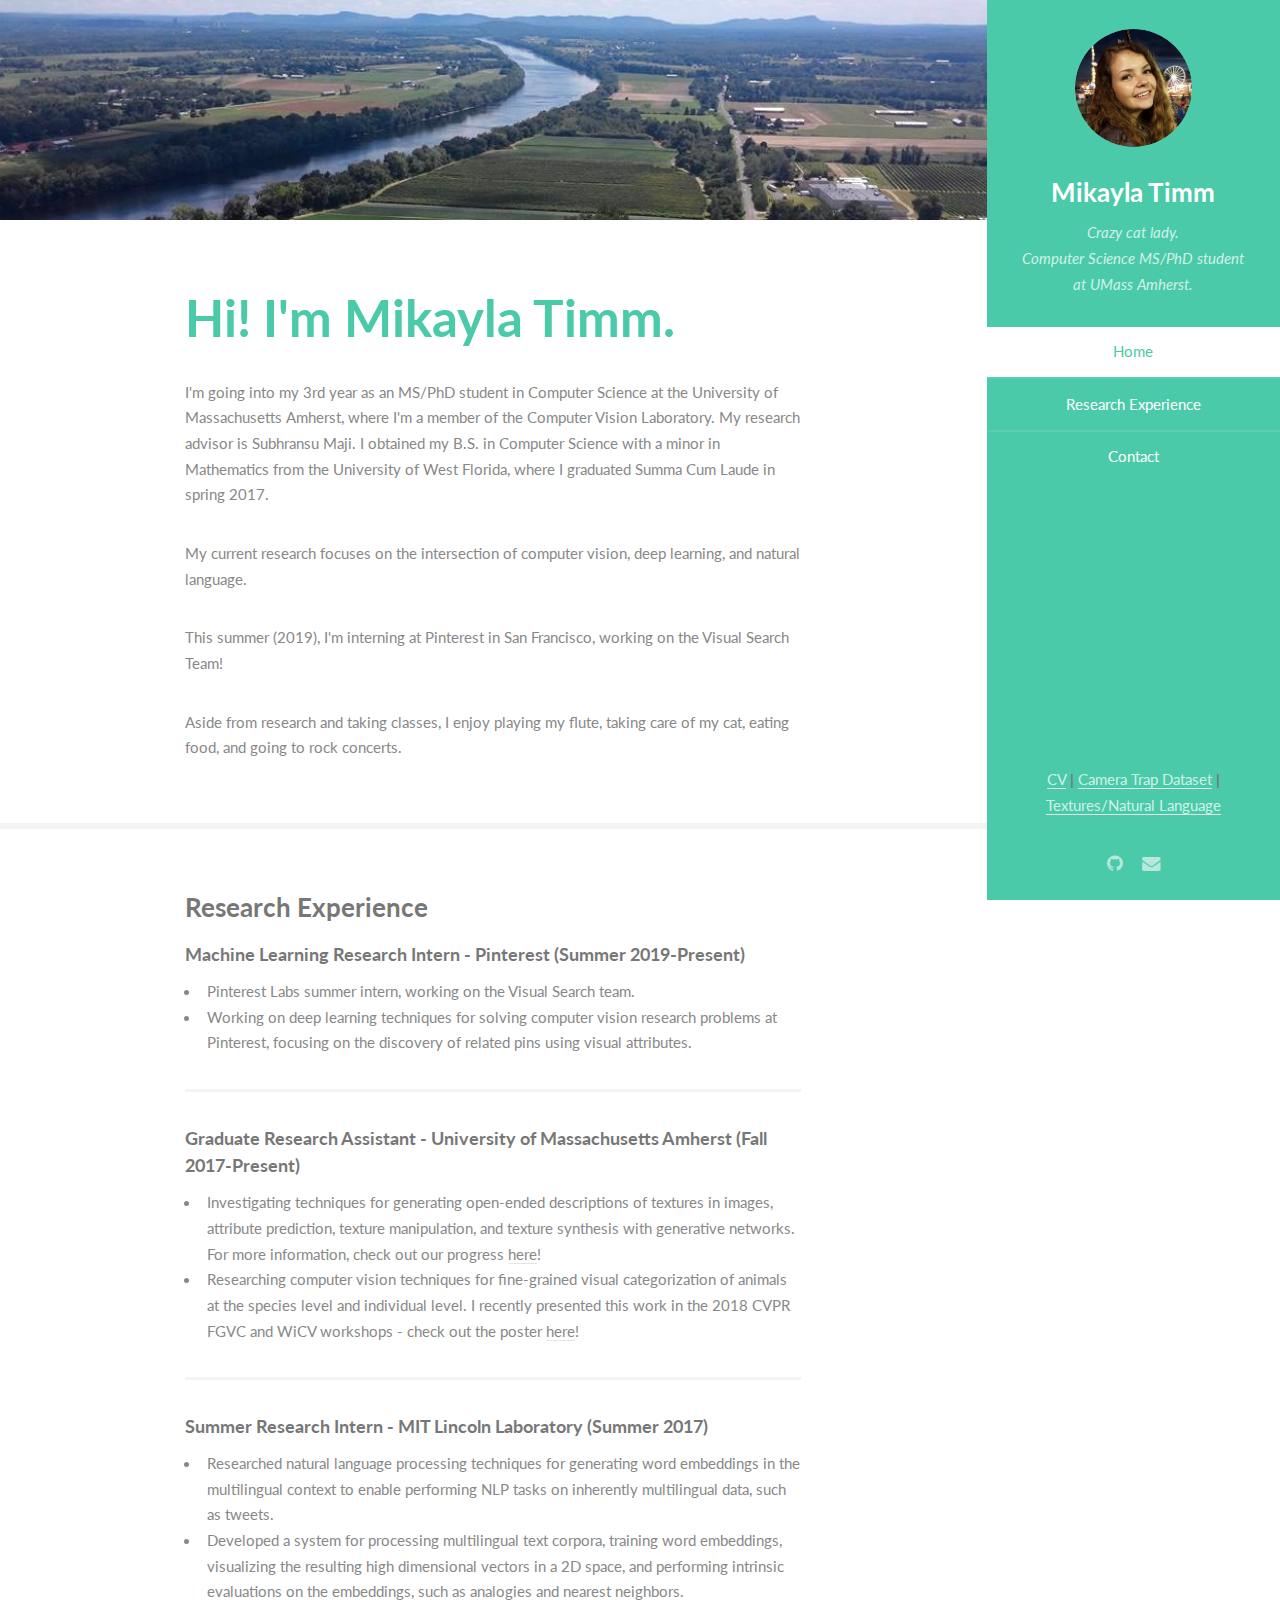
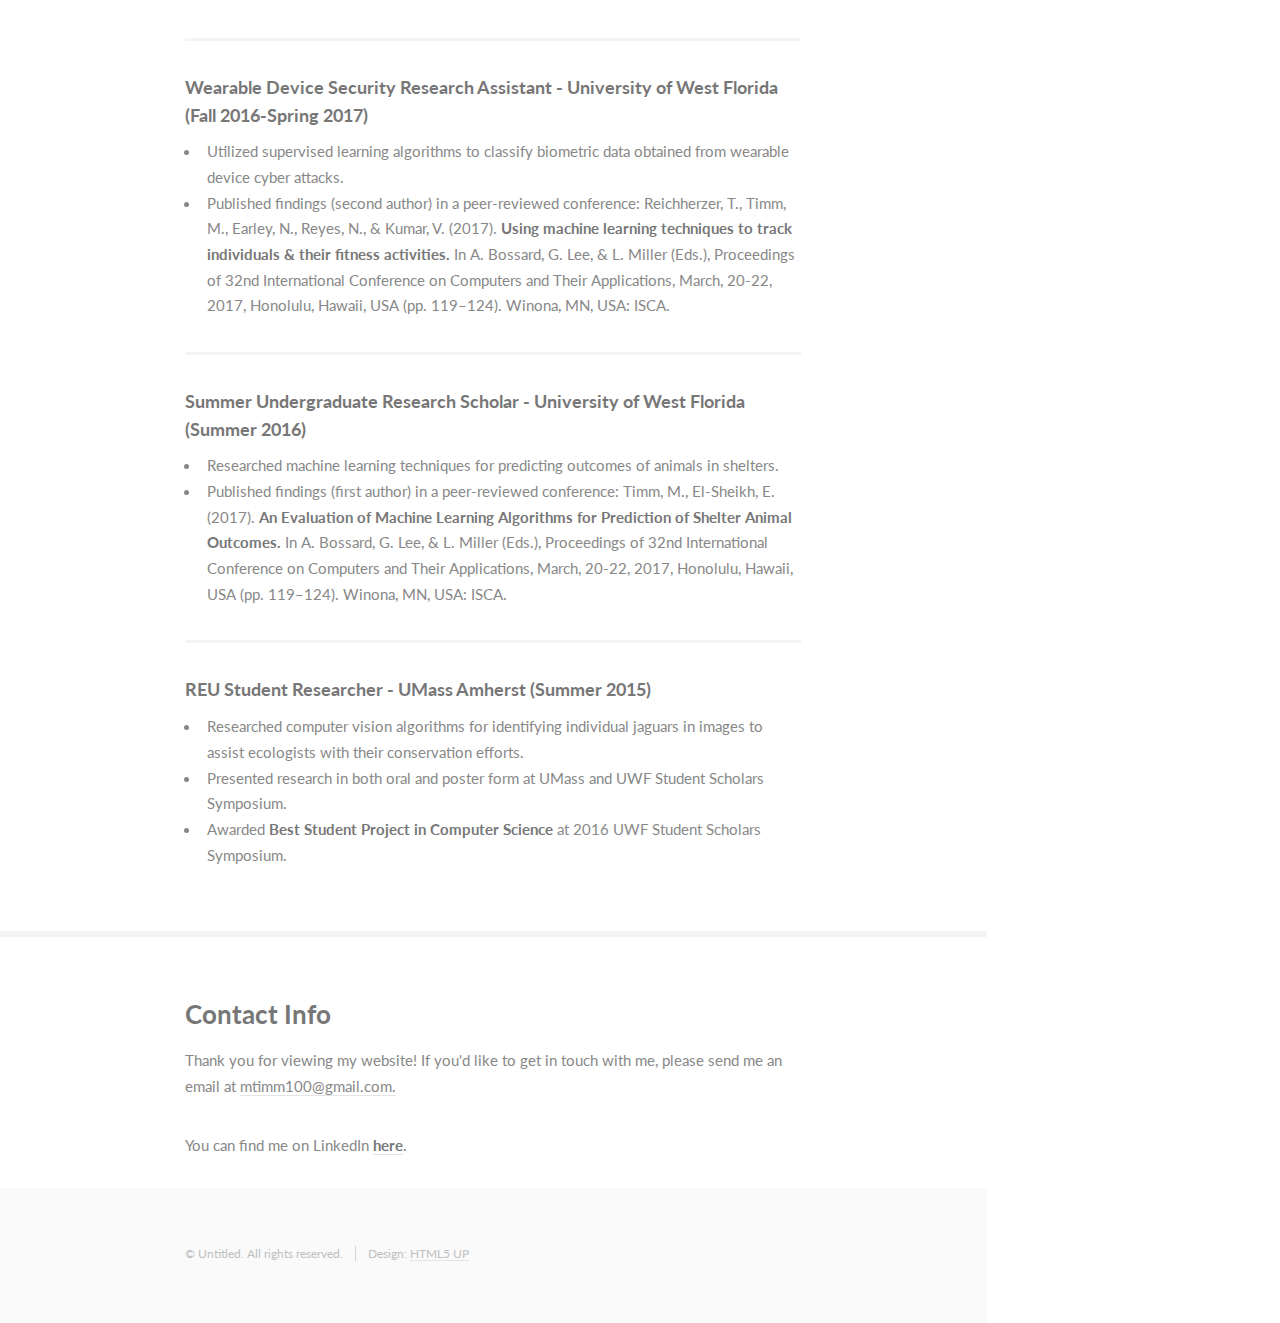
==== commit 32e371dd: "Update index.html" ====
--- a/index.html
+++ b/index.html
@@ -59,8 +59,8 @@
 									</header>
 									
 											
-										<p>I'm a second-year MS/PhD student in Computer Science at the University of Massachusetts Amherst, where I'm a member of the Computer Vision Laboratory. My PhD research advisor is Subhransu Maji. I'm highly interested in computer vision, machine learning, and natural language processing research. I obtained my B.S. in Computer Science with a minor in Mathematics from the University of West Florida, where I graduated Summa Cum Laude in spring 2017.</p>
-										<p>My research focuses on the intersection of computer vision, deep learning, and natural language. </p>
+										<p>I'm going into my 3rd year as an MS/PhD student in Computer Science at the University of Massachusetts Amherst, where I'm a member of the Computer Vision Laboratory. My research advisor is Subhransu Maji. I obtained my B.S. in Computer Science with a minor in Mathematics from the University of West Florida, where I graduated Summa Cum Laude in spring 2017.</p>
+										<p>My current research focuses on the intersection of computer vision, deep learning, and natural language. </p>
 										<p>This summer (2019), I'm interning at Pinterest in San Francisco, working on the Visual Search Team!</p>
 										<p>Aside from research and taking classes, I enjoy playing my flute, taking care of my cat, eating food, and going to rock concerts. </p>
 										
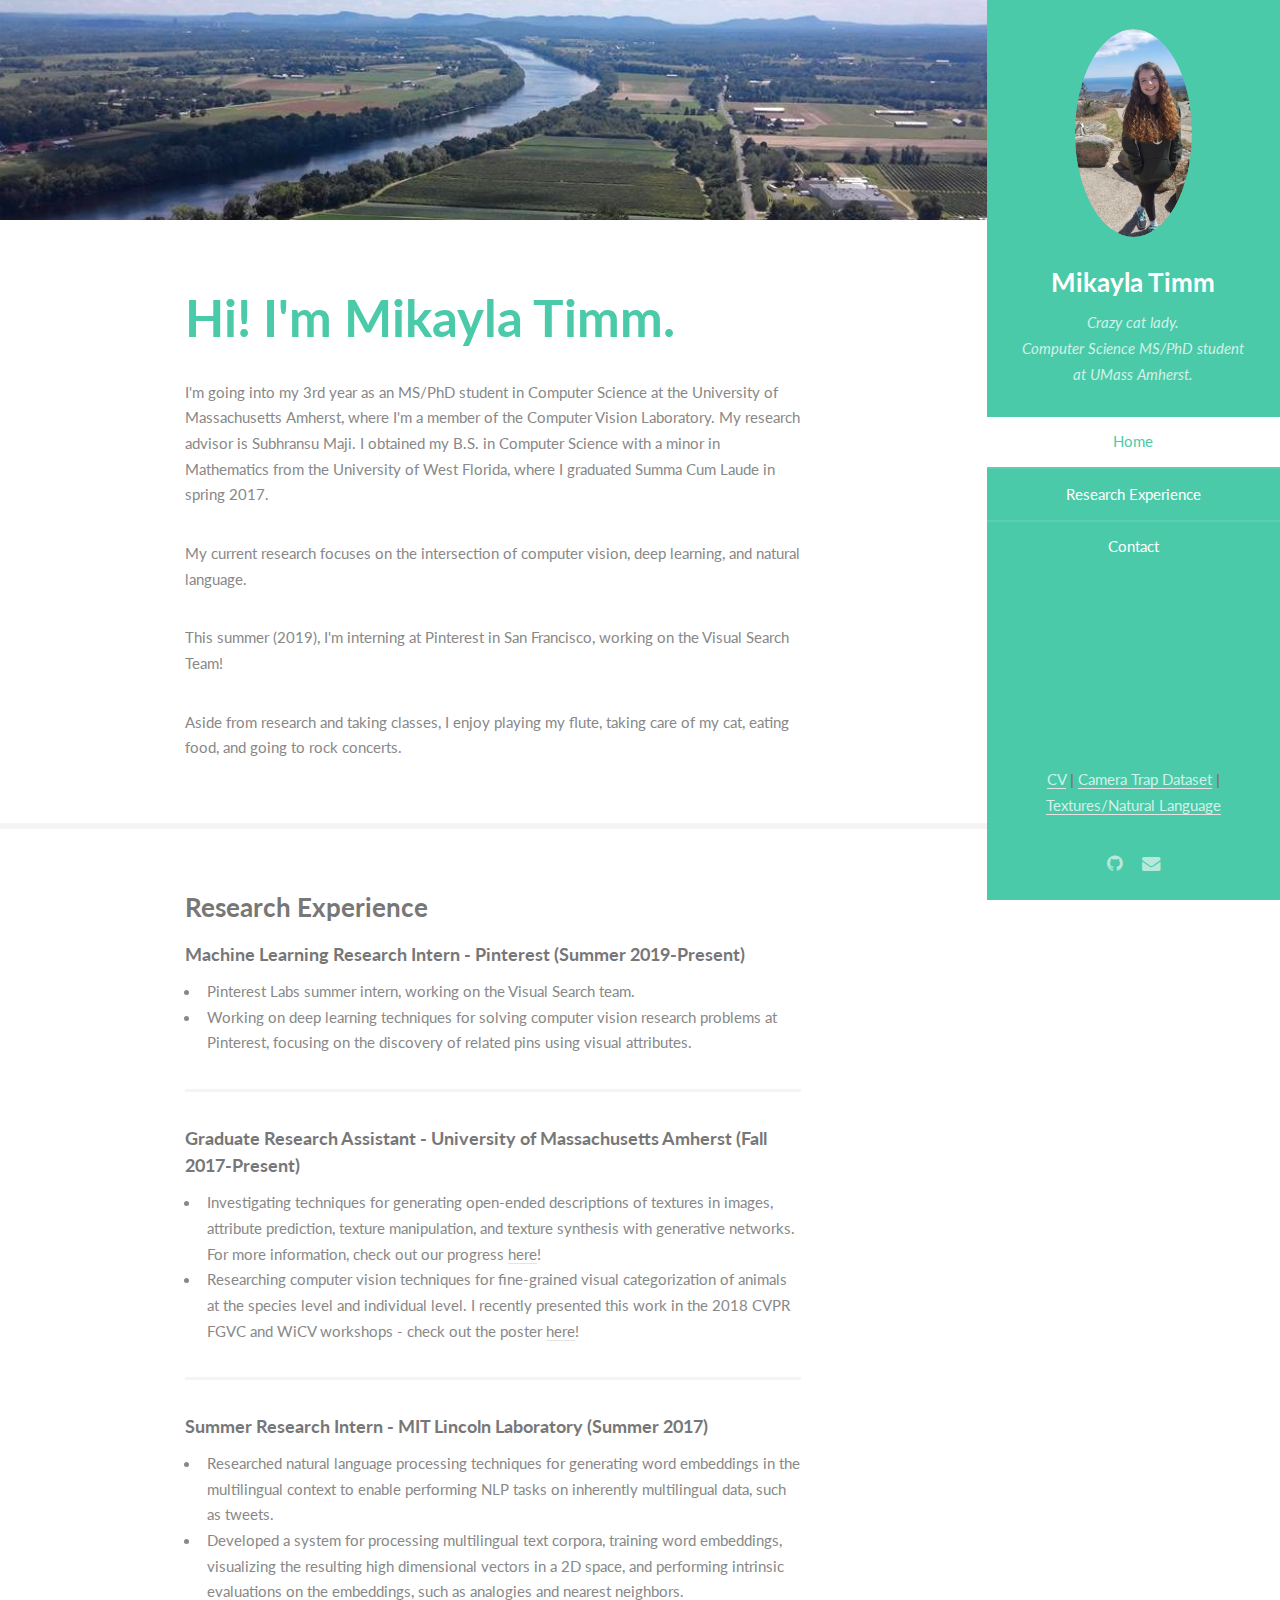
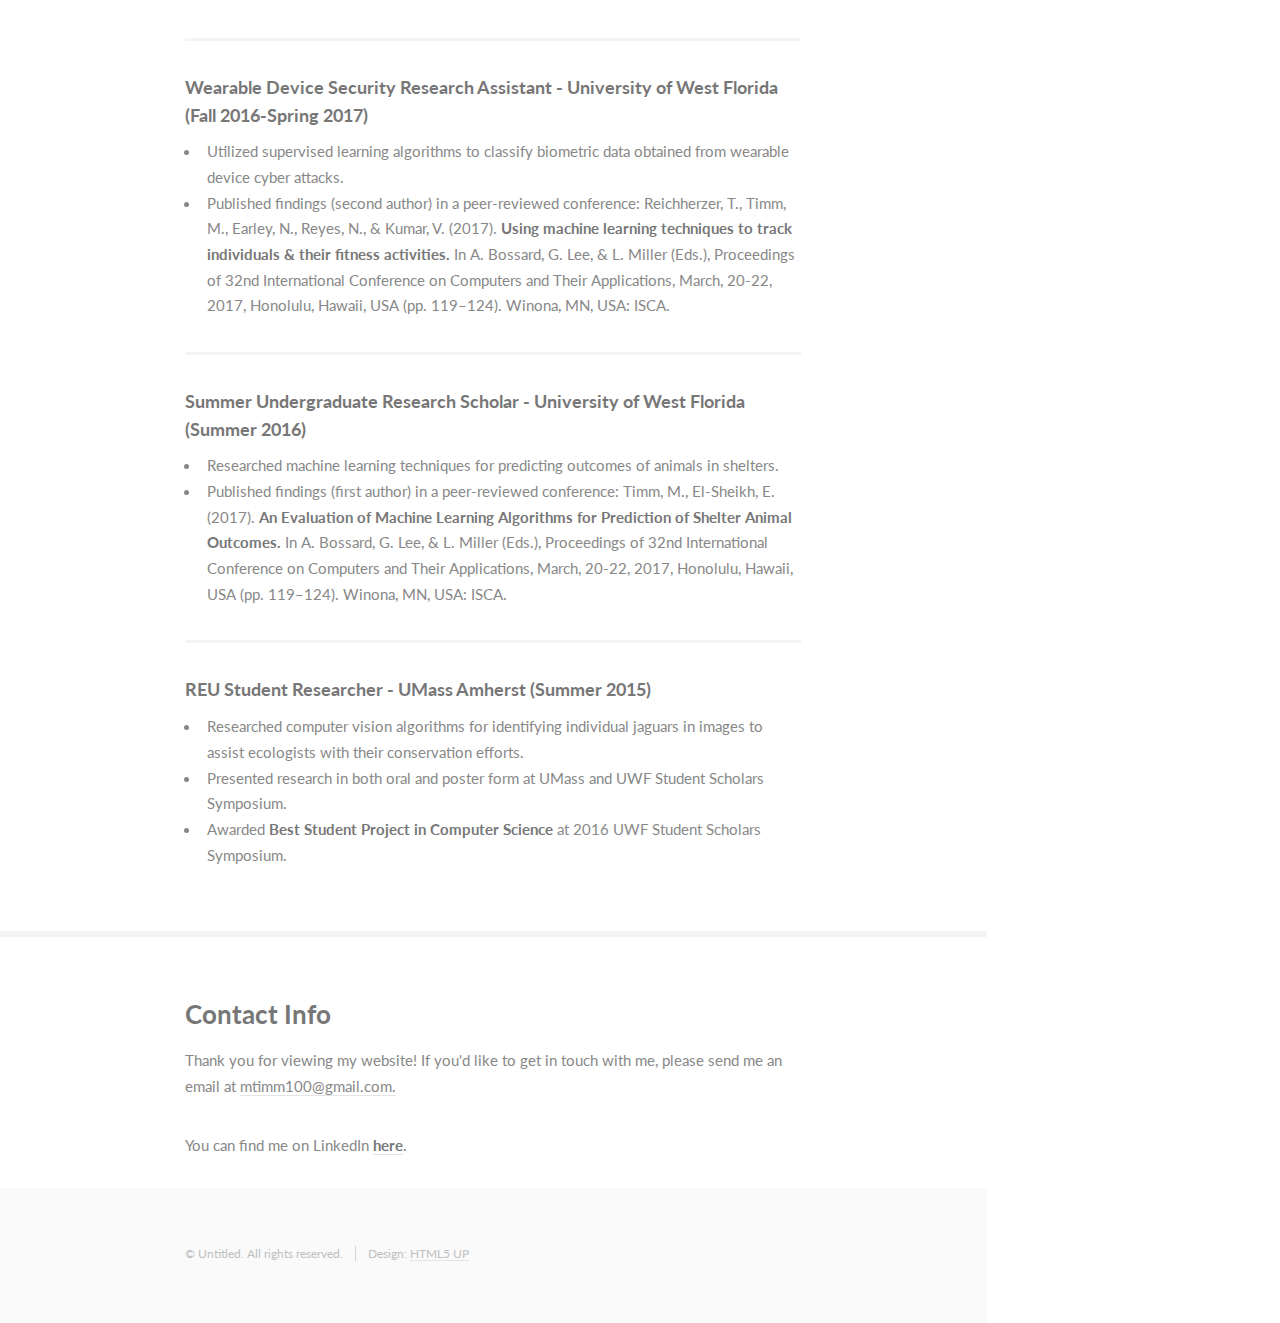
==== commit 3c69d750: "Update index.html" ====
--- a/index.html
+++ b/index.html
@@ -18,7 +18,7 @@
 		<!-- Header -->
 			<section id="header">
 				<header>
-					<span class="image avatar"><img src="images/ferris.jpg" alt="" /></span>
+					<span class="image avatar"><img src="images/barharbor.png" alt="" /></span>
 					<h1 id="logo"><a href="#">Mikayla Timm</a></h1>
 					<p>Crazy cat lady. <br />
 					Computer Science MS/PhD student at UMass Amherst.</p>
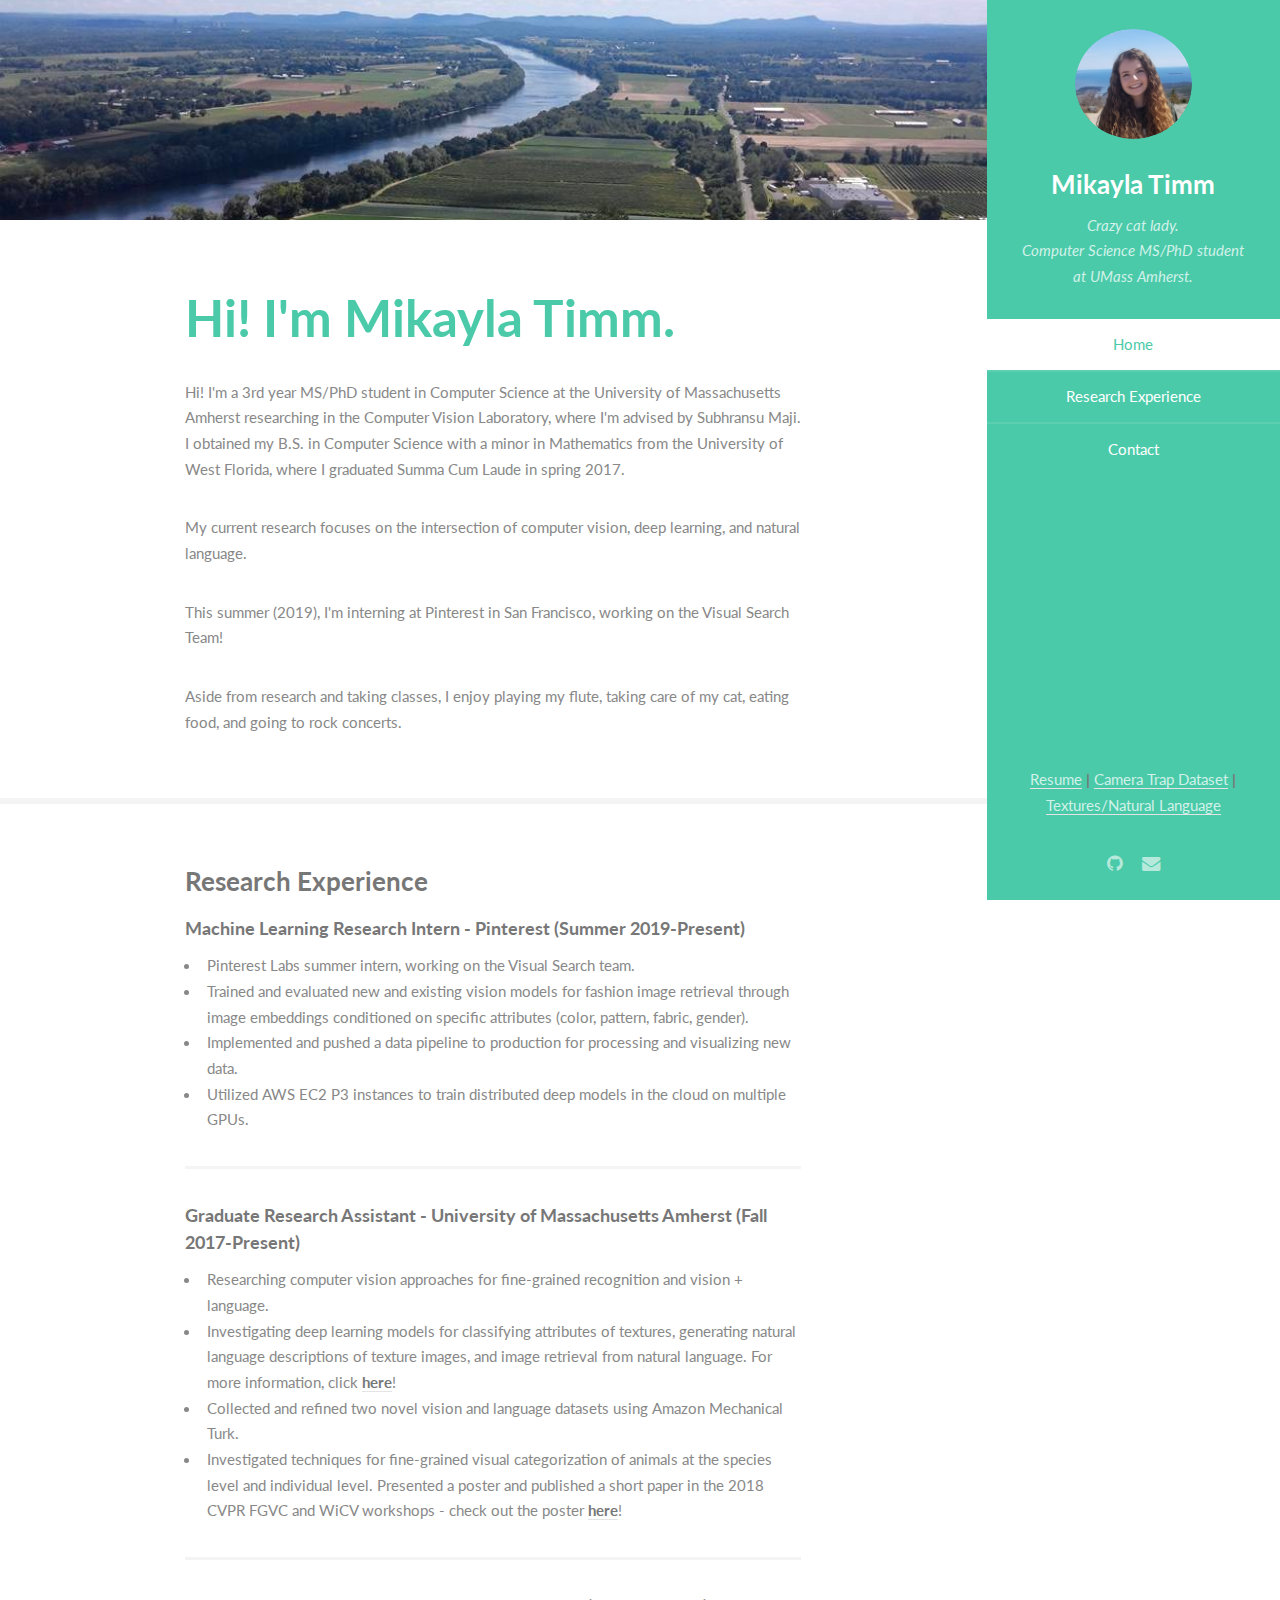
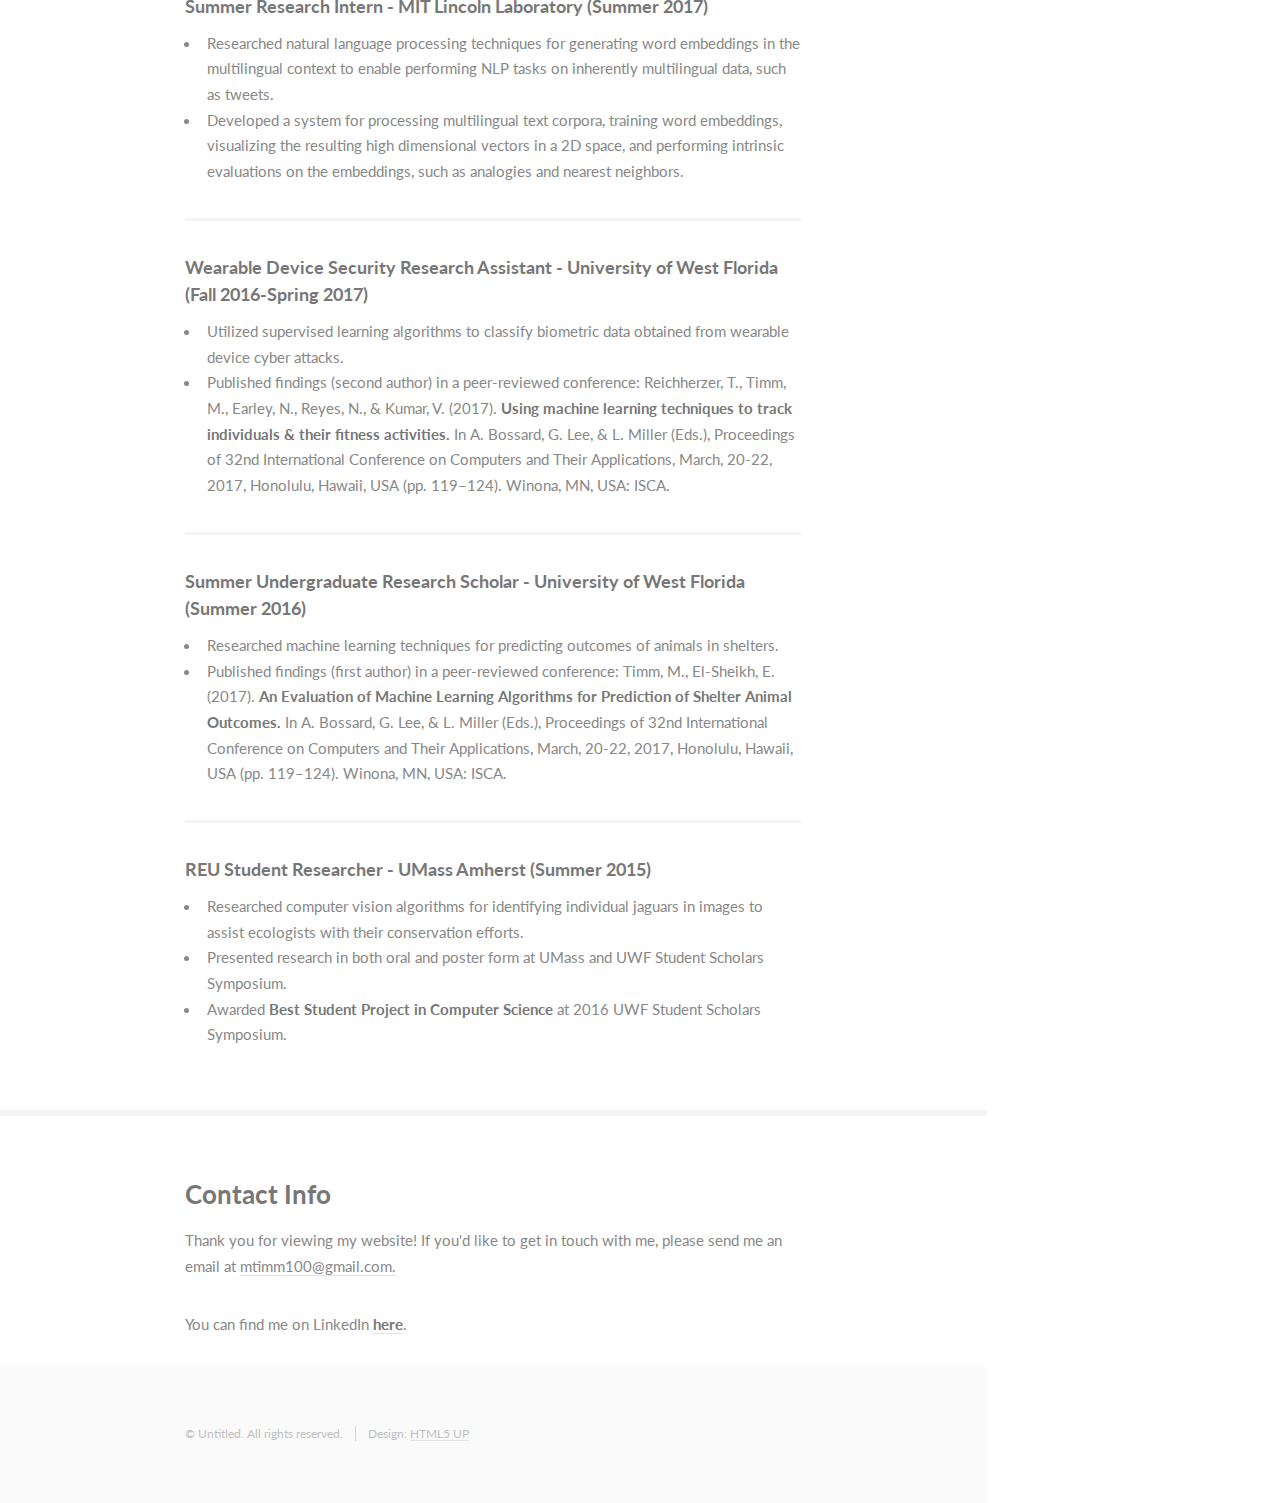
==== commit e6b4e916: "updated texture project page" ====
--- a/index.html
+++ b/index.html
@@ -18,7 +18,7 @@
 		<!-- Header -->
 			<section id="header">
 				<header>
-					<span class="image avatar"><img src="images/barharbor.png" alt="" /></span>
+					<span class="image avatar"><img src="images/barharbor_crop.png" alt="" /></span>
 					<h1 id="logo"><a href="#">Mikayla Timm</a></h1>
 					<p>Crazy cat lady. <br />
 					Computer Science MS/PhD student at UMass Amherst.</p>
@@ -32,7 +32,7 @@
 					</ul>
 				</nav>
 				<footer>
-					<p><a href="cv.pdf" target="_blank">CV</a> <b>|</b> 
+					<p><a href="Resume_Mikayla_Timm.pdf" target="_blank">Resume</a> <b>|</b>
 					<a href="cameraTrap.html" target="_blank">Camera Trap Dataset</a> <b>|</b>
 					<a href="texture.html" target="_blank">Textures/Natural Language</a></p>
 					<ul class="icons">
@@ -59,7 +59,7 @@
 									</header>
 									
 											
-										<p>I'm going into my 3rd year as an MS/PhD student in Computer Science at the University of Massachusetts Amherst, where I'm a member of the Computer Vision Laboratory. My research advisor is Subhransu Maji. I obtained my B.S. in Computer Science with a minor in Mathematics from the University of West Florida, where I graduated Summa Cum Laude in spring 2017.</p>
+										<p>Hi! I'm a 3rd year MS/PhD student in Computer Science at the University of Massachusetts Amherst researching in the Computer Vision Laboratory, where I'm advised by Subhransu Maji. I obtained my B.S. in Computer Science with a minor in Mathematics from the University of West Florida, where I graduated Summa Cum Laude in spring 2017.</p>
 										<p>My current research focuses on the intersection of computer vision, deep learning, and natural language. </p>
 										<p>This summer (2019), I'm interning at Pinterest in San Francisco, working on the Visual Search Team!</p>
 										<p>Aside from research and taking classes, I enjoy playing my flute, taking care of my cat, eating food, and going to rock concerts. </p>
@@ -80,7 +80,9 @@
 												<h4>Machine Learning Research Intern - Pinterest (Summer 2019-Present)</h4>
 												<ul>
 													<li>Pinterest Labs summer intern, working on the Visual Search team.</li> 
-													<li>Working on deep learning techniques for solving computer vision research problems at Pinterest, focusing on the discovery of related pins using visual attributes.</li>
+                                                    <li>Trained and evaluated new and existing vision models for fashion image retrieval through image embeddings conditioned on specific attributes (color, pattern, fabric, gender).</li>
+                                                        <li>Implemented and pushed a data pipeline to production for processing and visualizing new data.</li>
+                                                        <li>Utilized AWS EC2 P3 instances to train distributed deep models in the cloud on multiple GPUs.</li>
 													
 													
 												</ul>
@@ -90,8 +92,11 @@
 											
 												<h4>Graduate Research Assistant - University of Massachusetts Amherst (Fall 2017-Present)</h4>
 												<ul>
-													<li>Investigating techniques for generating open-ended descriptions of textures in images, attribute prediction, texture manipulation, and texture synthesis with generative networks. For more information, check out our progress <a href="https://mtimm100.github.io/texture.html" target="_blank">here</a>!</li>
-													<li>Researching computer vision techniques for fine-grained visual categorization of animals at the species level and individual level. I recently presented this work in the 2018 CVPR FGVC and WiCV workshops - check out the poster <a href="animalIDposter.pdf" target="_blank">here</a>!</li>
+                                                    <li>Researching computer vision approaches for fine-grained recognition and vision + language.</li>
+                                                        <li>Investigating deep learning models for classifying attributes of textures, generating natural language descriptions of texture images, and image retrieval from natural language. For more information, click <b><a href="https://mtimm100.github.io/texture.html" target="_blank">here</a></b>!</li>
+                                                        <li>Collected and refined two novel vision and language datasets using Amazon Mechanical Turk. </li>
+                                                        
+													<li>Investigated techniques for fine-grained visual categorization of animals at the species level and individual level. Presented a poster and published a short paper in the 2018 CVPR FGVC and WiCV workshops - check out the poster <b><a href="animalIDposter.pdf" target="_blank">here</a></b>!</li>
 													
 												</ul>
 											
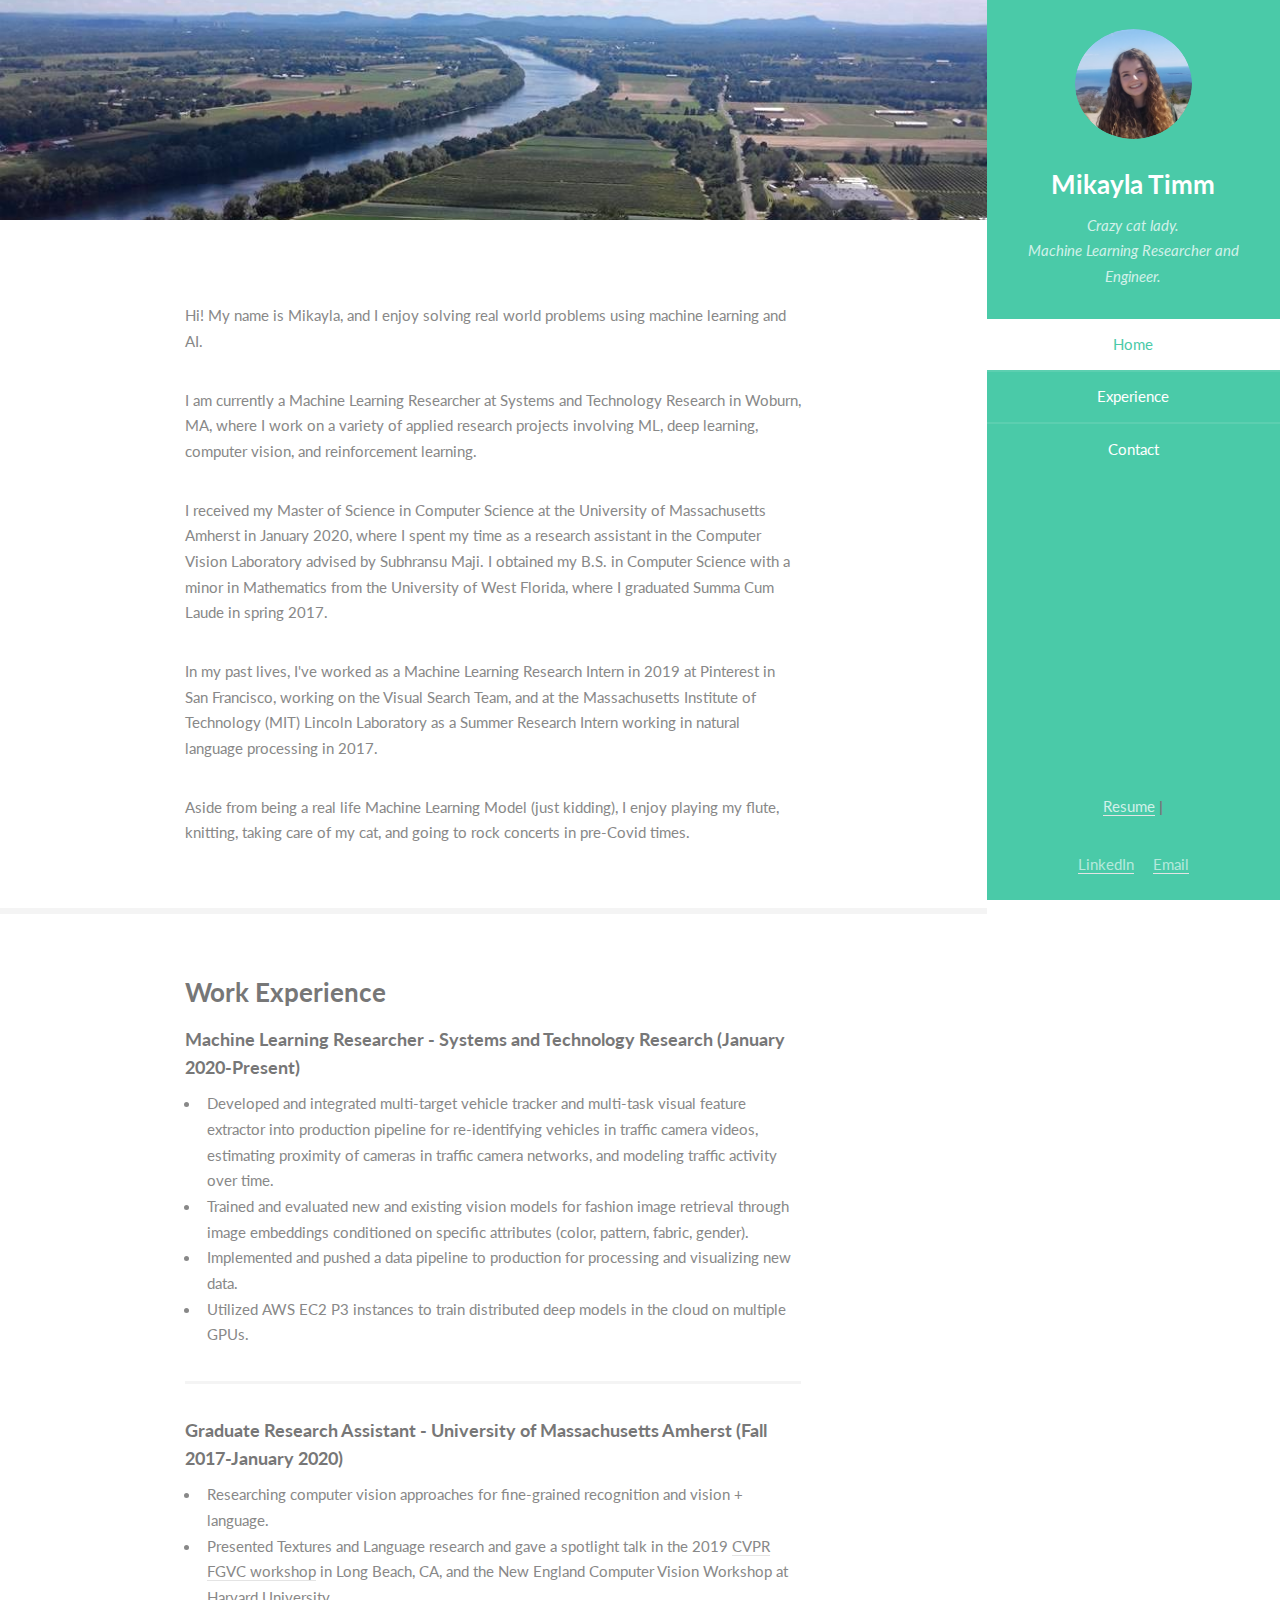
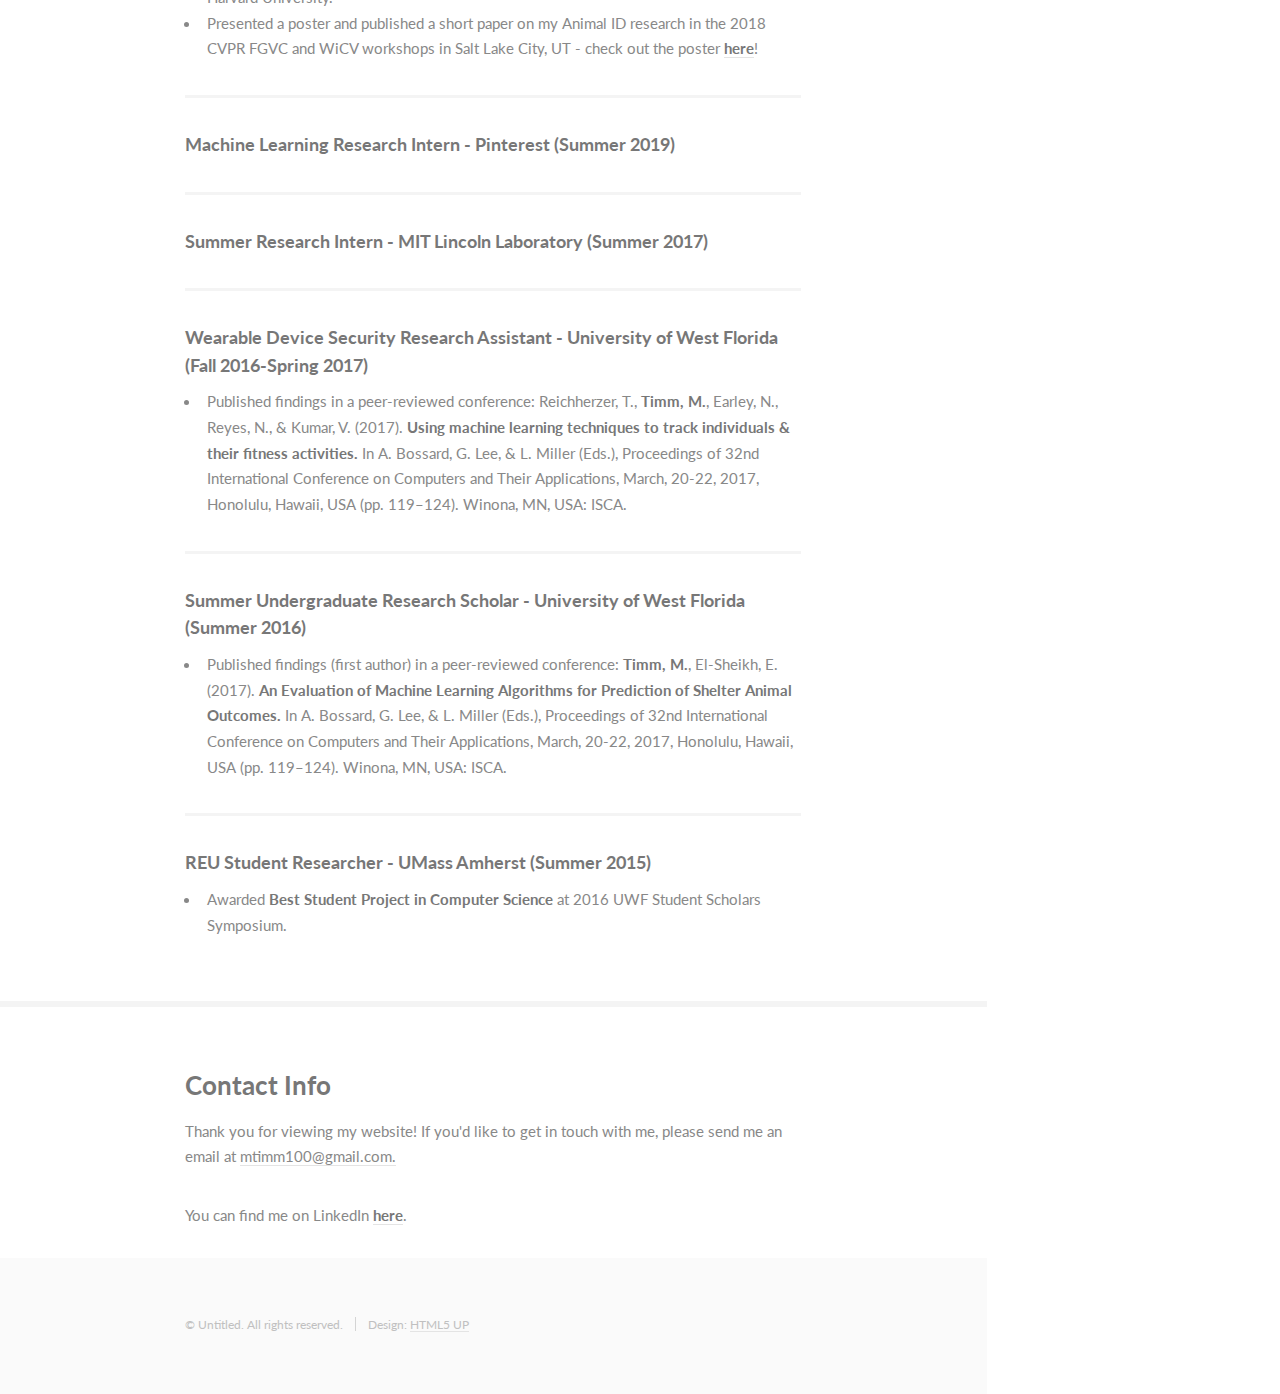
==== commit bf7c30e3: "Add files via upload" ====
--- a/index.html
+++ b/index.html
@@ -21,24 +21,22 @@
 					<span class="image avatar"><img src="images/barharbor_crop.png" alt="" /></span>
 					<h1 id="logo"><a href="#">Mikayla Timm</a></h1>
 					<p>Crazy cat lady. <br />
-					Computer Science MS/PhD student at UMass Amherst.</p>
+					Machine Learning Researcher and Engineer.</p>
 				</header>
 				<nav id="nav">
 					<ul>
 						<li><a href="#one" class="active">Home</a></li>
 						<!--<li><a href="#two">About Me</a></li>-->
-						<li><a href="#two">Research Experience</a></li>
+						<li><a href="#two">Experience</a></li>
 						<li><a href="#three">Contact</a></li>
 					</ul>
 				</nav>
 				<footer>
-					<p><a href="Resume_Mikayla_Timm.pdf" target="_blank">Resume</a> <b>|</b>
-					<a href="cameraTrap.html" target="_blank">Camera Trap Dataset</a> <b>|</b>
-					<a href="texture.html" target="_blank">Textures/Natural Language</a></p>
+					<p><a href="resume_2021.pdf" target="_blank">Resume</a> <b>|</b>
 					<ul class="icons">
 					
-						<li><a href="https://github.com/mtimm100" class="icon fa-github"><span class="label">Github</span></a></li>
-						<li><a href="mailto:mtimm100@gmail.com" class="icon fa-envelope"><span class="label">Email</span></a></li>
+						<li><a href="https://www.linkedin.com/in/mikayla-timm-989278109"><span class="label">LinkedIn</span></a></li>
+						<li><a href="mailto:mtimm100@gmail.com"><span class="label">Email</span></a></li>
 					</ul>
 				</footer>
 			</section>
@@ -53,16 +51,16 @@
 							<section id="one">
 								<div class="container">
 									<header class="major">
-										<h2>Hi! I'm Mikayla Timm.</h2>
 										<p>
 										</a></p>
 									</header>
 									
 											
-										<p>Hi! I'm a 3rd year MS/PhD student in Computer Science at the University of Massachusetts Amherst researching in the Computer Vision Laboratory, where I'm advised by Subhransu Maji. I obtained my B.S. in Computer Science with a minor in Mathematics from the University of West Florida, where I graduated Summa Cum Laude in spring 2017.</p>
-										<p>My current research focuses on the intersection of computer vision, deep learning, and natural language. </p>
-										<p>This summer (2019), I'm interning at Pinterest in San Francisco, working on the Visual Search Team!</p>
-										<p>Aside from research and taking classes, I enjoy playing my flute, taking care of my cat, eating food, and going to rock concerts. </p>
+										<p>Hi! My name is Mikayla, and I enjoy solving real world problems using machine learning and AI. </p>
+										<p>I am currently a Machine Learning Researcher at Systems and Technology Research in Woburn, MA, where I work on a variety of applied research projects involving ML, deep learning, computer vision, and reinforcement learning. </p>
+										<p>I received my Master of Science in Computer Science at the University of Massachusetts Amherst in January 2020, where I spent my time as a research assistant in the Computer Vision Laboratory advised by Subhransu Maji. I obtained my B.S. in Computer Science with a minor in Mathematics from the University of West Florida, where I graduated Summa Cum Laude in spring 2017.</p>
+										<p>In my past lives, I've worked as a Machine Learning Research Intern in 2019 at Pinterest in San Francisco, working on the Visual Search Team, and at the Massachusetts Institute of Technology (MIT) Lincoln Laboratory as a Summer Research Intern working in natural language processing in 2017.</p>
+										<p>Aside from being a real life Machine Learning Model (just kidding), I enjoy playing my flute, knitting, taking care of my cat, and going to rock concerts in pre-Covid times. </p>
 										
 								</div>
 							</section>
@@ -72,50 +70,53 @@
 						<!-- Two -->
 							<section id="two">
 								<div class="container">
-									<h3>Research Experience</h3>
+									<h3>Work Experience</h3>
 									
 									<div class="features">
 										<article>
 											
-												<h4>Machine Learning Research Intern - Pinterest (Summer 2019-Present)</h4>
+												<h4>Machine Learning Researcher - Systems and Technology Research (January 2020-Present)</h4>
 												<ul>
-													<li>Pinterest Labs summer intern, working on the Visual Search team.</li> 
-                                                    <li>Trained and evaluated new and existing vision models for fashion image retrieval through image embeddings conditioned on specific attributes (color, pattern, fabric, gender).</li>
-                                                        <li>Implemented and pushed a data pipeline to production for processing and visualizing new data.</li>
+													<li>Developed and integrated multi-target vehicle tracker and multi-task visual feature extractor into production pipeline for re-identifying vehicles in traffic camera videos, estimating proximity of cameras in traffic camera networks, and modeling traffic activity over time.
+</li> 
+                                                    <li>Trained and evaluated new and existing vision models for fashion image retrieval through image embeddings conditioned on specific attributes (color, pattern, fabric, gender).</li>
+                                                        <li>Implemented and pushed a data pipeline to production for processing and visualizing new data.</li>
                                                         <li>Utilized AWS EC2 P3 instances to train distributed deep models in the cloud on multiple GPUs.</li>
 													
 													
 												</ul>
 											
 										</article>
+										
 										<article>
 											
-												<h4>Graduate Research Assistant - University of Massachusetts Amherst (Fall 2017-Present)</h4>
+												<h4>Graduate Research Assistant - University of Massachusetts Amherst (Fall 2017-January 2020)</h4>
 												<ul>
                                                     <li>Researching computer vision approaches for fine-grained recognition and vision + language.</li>
-                                                        <li>Investigating deep learning models for classifying attributes of textures, generating natural language descriptions of texture images, and image retrieval from natural language. For more information, click <b><a href="https://mtimm100.github.io/texture.html" target="_blank">here</a></b>!</li>
-                                                        <li>Collected and refined two novel vision and language datasets using Amazon Mechanical Turk. </li>
-                                                        
-													<li>Investigated techniques for fine-grained visual categorization of animals at the species level and individual level. Presented a poster and published a short paper in the 2018 CVPR FGVC and WiCV workshops - check out the poster <b><a href="animalIDposter.pdf" target="_blank">here</a></b>!</li>
+
+                                                    <li>Presented Textures and Language research and gave a spotlight talk in the 2019 <a href=https://sites.google.com/view/fgvc6/home?authuser=0>CVPR FGVC workshop</a> in Long Beach, CA, and the New England Computer Vision Workshop at Harvard University. </li>  
+													<li>Presented a poster and published a short paper on my Animal ID research in the 2018 CVPR FGVC and WiCV workshops in Salt Lake City, UT - check out the poster <b><a href="animalIDposter.pdf" target="_blank">here</a></b>!</li>
 													
+													
 												</ul>
 											
 										</article>
 										<article>
 											
+												<h4>Machine Learning Research Intern - Pinterest (Summer 2019)</h4>
+
+											
+										</article>
+										<article>
+											
 												<h4>Summer Research Intern - MIT Lincoln Laboratory (Summer 2017)</h4>
-												<ul>
-													<li>Researched natural language processing techniques for generating word embeddings in the multilingual context to enable performing NLP tasks on inherently multilingual data, such as tweets.</li>
-													<li>Developed a system for processing multilingual text corpora, training word embeddings, visualizing the resulting high dimensional vectors in a 2D space, and performing intrinsic evaluations on the embeddings, such as analogies and nearest neighbors. </li>
-												</ul>
 											
 										</article>
 										<article>
 											
 												<h4>Wearable Device Security Research Assistant - University of West Florida (Fall 2016-Spring 2017)</h4>
 												<ul>
-													<li>Utilized supervised learning algorithms to classify biometric data obtained from wearable device cyber attacks.</li>
-													<li>Published findings (second author) in a peer-reviewed conference: Reichherzer, T., Timm, M., Earley, N., Reyes, N., & Kumar, V. (2017). <b>Using machine learning techniques to track individuals & their fitness activities.</b> In A. Bossard, G. Lee, & L. Miller (Eds.), Proceedings of 32nd International Conference on Computers and Their Applications, March, 20-22, 2017, Honolulu, Hawaii, USA (pp. 119–124). Winona, MN, USA: ISCA.  </li>
+													<li>Published findings in a peer-reviewed conference: Reichherzer, T., <b>Timm, M.</b>, Earley, N., Reyes, N., & Kumar, V. (2017). <b>Using machine learning techniques to track individuals & their fitness activities.</b> In A. Bossard, G. Lee, & L. Miller (Eds.), Proceedings of 32nd International Conference on Computers and Their Applications, March, 20-22, 2017, Honolulu, Hawaii, USA (pp. 119–124). Winona, MN, USA: ISCA.  </li>
 												</ul>
 											
 										</article>
@@ -123,8 +124,7 @@
 											
 												<h4>Summer Undergraduate Research Scholar - University of West Florida (Summer 2016)</h4>
 												<ul>
-													<li>Researched machine learning techniques for predicting outcomes of animals in shelters.</li>
-													<li>Published findings (first author) in a peer-reviewed conference: Timm, M., El-Sheikh, E. (2017). <b>An Evaluation of Machine Learning Algorithms for Prediction of Shelter Animal Outcomes.</b> In A. Bossard, G. Lee, & L. Miller (Eds.), Proceedings of 32nd International Conference on Computers and Their Applications, March, 20-22, 2017, Honolulu, Hawaii, USA (pp. 119–124). Winona, MN, USA: ISCA.</li>
+													<li>Published findings (first author) in a peer-reviewed conference: <b>Timm, M.</b>, El-Sheikh, E. (2017). <b>An Evaluation of Machine Learning Algorithms for Prediction of Shelter Animal Outcomes.</b> In A. Bossard, G. Lee, & L. Miller (Eds.), Proceedings of 32nd International Conference on Computers and Their Applications, March, 20-22, 2017, Honolulu, Hawaii, USA (pp. 119–124). Winona, MN, USA: ISCA.</li>
 												</ul>
 											
 										</article>
@@ -133,8 +133,6 @@
 											
 												<h4>REU Student Researcher - UMass Amherst (Summer 2015)</h4>
 												<ul>
-													<li>Researched computer vision algorithms for identifying individual jaguars in images to assist ecologists with their conservation efforts.</li>
-													<li>Presented research in both oral and poster form at UMass and UWF Student Scholars Symposium.
 													<li>Awarded <b>Best Student Project in Computer Science</b> at 2016 UWF Student Scholars Symposium.</li>
 												</ul>
 											
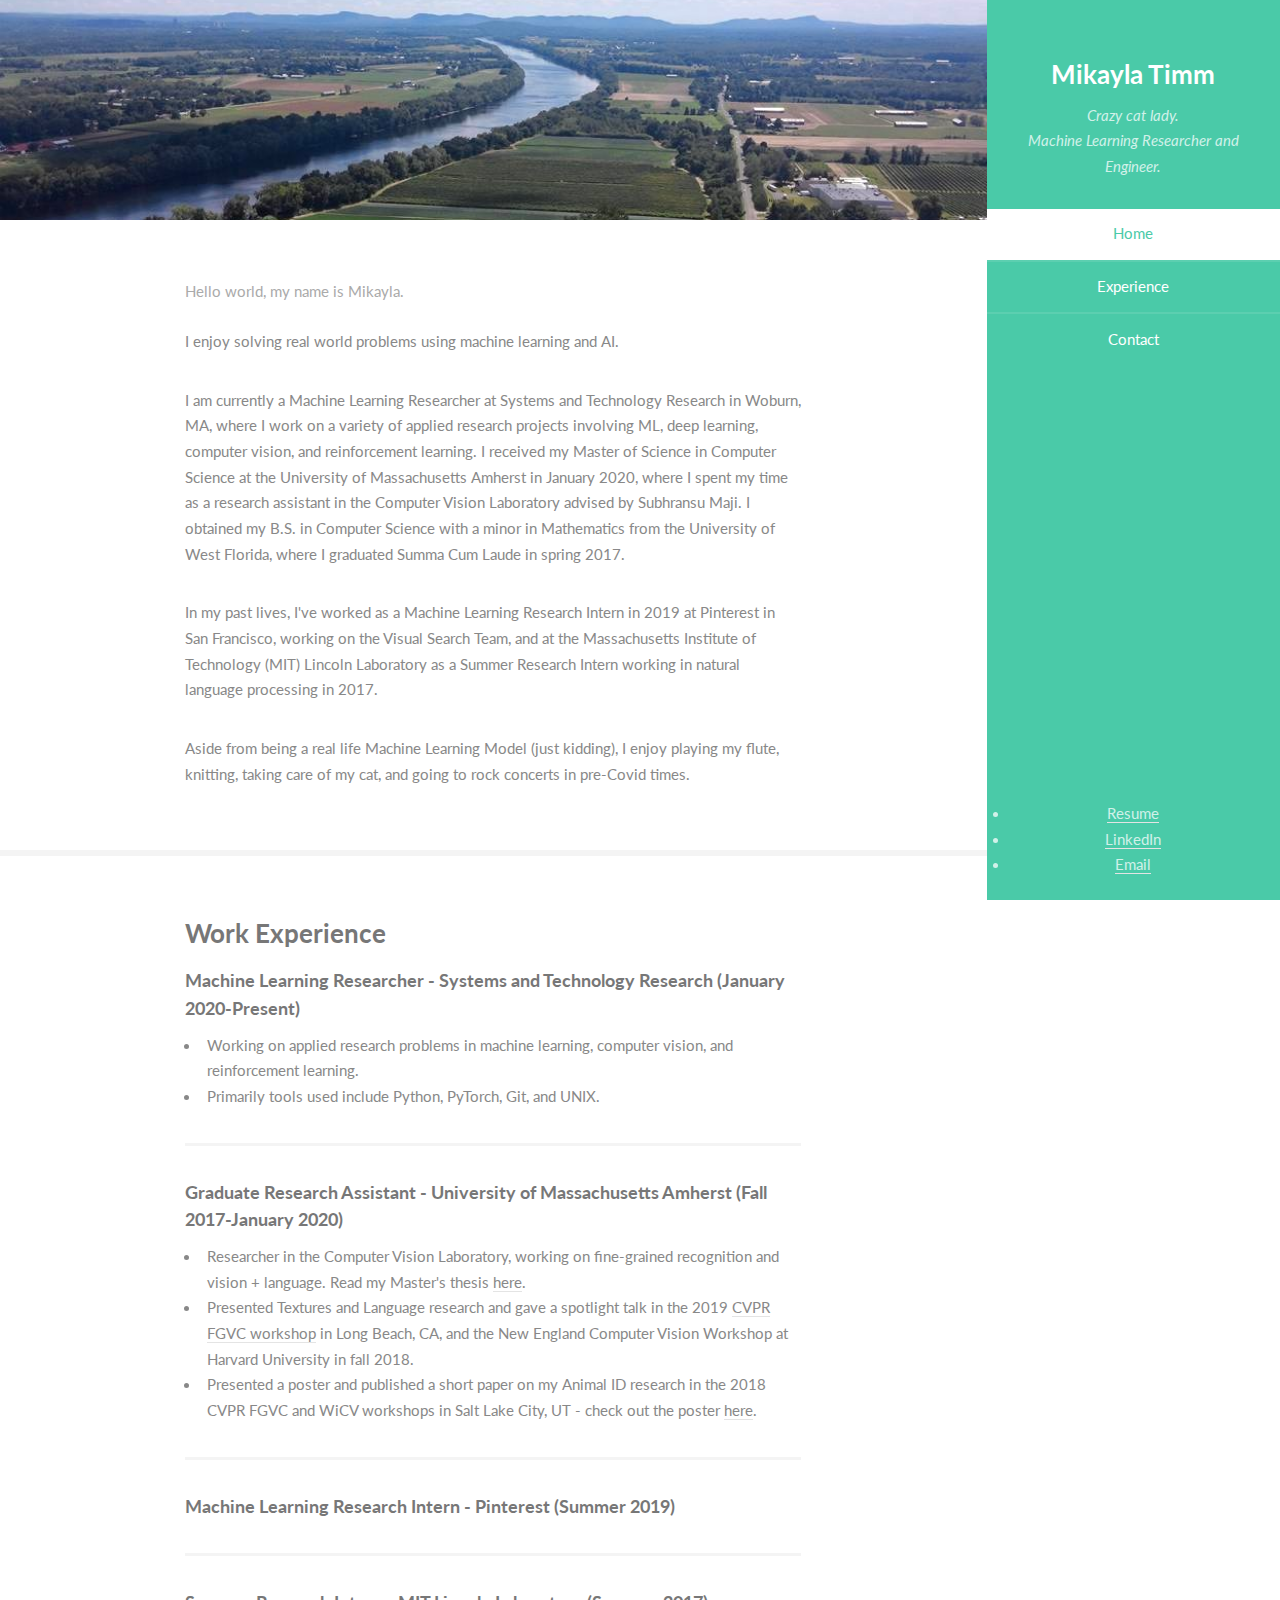
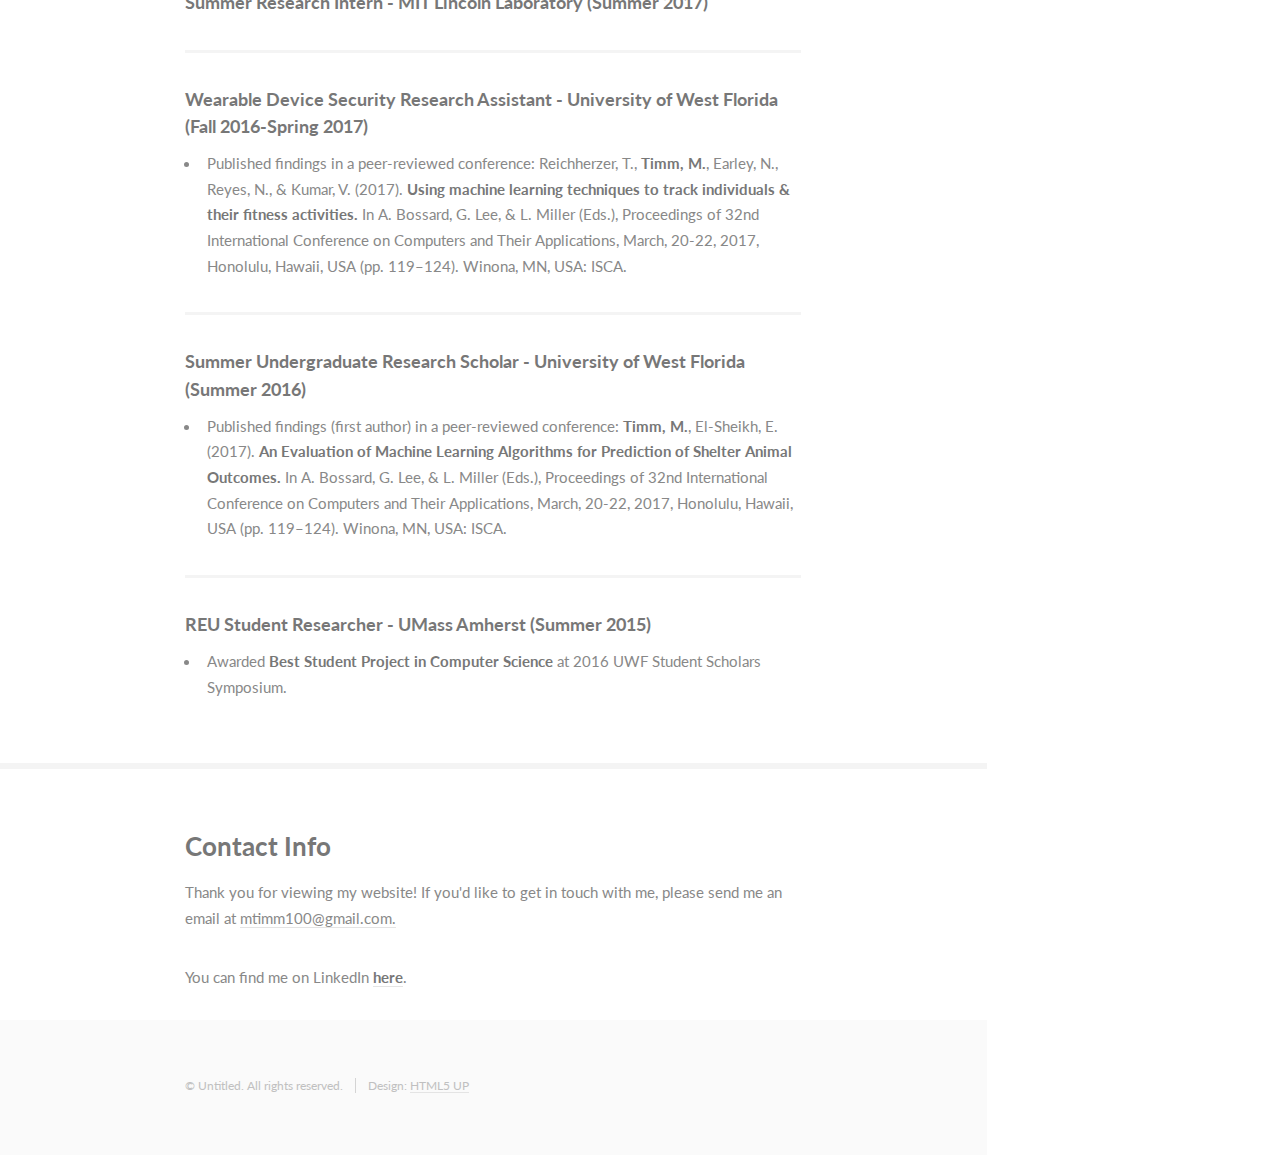
==== commit 4049b6e9: "Add files via upload" ====
--- a/index.html
+++ b/index.html
@@ -18,7 +18,7 @@
 		<!-- Header -->
 			<section id="header">
 				<header>
-					<span class="image avatar"><img src="images/barharbor_crop.png" alt="" /></span>
+					<span class="image avatar"><img src="images/paddle.jpg" alt="" /></span>
 					<h1 id="logo"><a href="#">Mikayla Timm</a></h1>
 					<p>Crazy cat lady. <br />
 					Machine Learning Researcher and Engineer.</p>
@@ -32,12 +32,9 @@
 					</ul>
 				</nav>
 				<footer>
-					<p><a href="resume_2021.pdf" target="_blank">Resume</a> <b>|</b>
-					<ul class="icons">
-					
+					<li><a href="resume_2021.pdf" target="_blank">Resume</a></li>
 						<li><a href="https://www.linkedin.com/in/mikayla-timm-989278109"><span class="label">LinkedIn</span></a></li>
 						<li><a href="mailto:mtimm100@gmail.com"><span class="label">Email</span></a></li>
-					</ul>
 				</footer>
 			</section>
 
@@ -51,14 +48,12 @@
 							<section id="one">
 								<div class="container">
 									<header class="major">
-										<p>
-										</a></p>
+										<p>Hello world, my name is Mikayla.</p>
 									</header>
 									
-											
-										<p>Hi! My name is Mikayla, and I enjoy solving real world problems using machine learning and AI. </p>
-										<p>I am currently a Machine Learning Researcher at Systems and Technology Research in Woburn, MA, where I work on a variety of applied research projects involving ML, deep learning, computer vision, and reinforcement learning. </p>
-										<p>I received my Master of Science in Computer Science at the University of Massachusetts Amherst in January 2020, where I spent my time as a research assistant in the Computer Vision Laboratory advised by Subhransu Maji. I obtained my B.S. in Computer Science with a minor in Mathematics from the University of West Florida, where I graduated Summa Cum Laude in spring 2017.</p>
+										<p>I enjoy solving real world problems using machine learning and AI. </p>
+										<p>I am currently a Machine Learning Researcher at Systems and Technology Research in Woburn, MA, where I work on a variety of applied research projects involving ML, deep learning, computer vision, and reinforcement learning. 
+										I received my Master of Science in Computer Science at the University of Massachusetts Amherst in January 2020, where I spent my time as a research assistant in the Computer Vision Laboratory advised by Subhransu Maji. I obtained my B.S. in Computer Science with a minor in Mathematics from the University of West Florida, where I graduated Summa Cum Laude in spring 2017.</p>
 										<p>In my past lives, I've worked as a Machine Learning Research Intern in 2019 at Pinterest in San Francisco, working on the Visual Search Team, and at the Massachusetts Institute of Technology (MIT) Lincoln Laboratory as a Summer Research Intern working in natural language processing in 2017.</p>
 										<p>Aside from being a real life Machine Learning Model (just kidding), I enjoy playing my flute, knitting, taking care of my cat, and going to rock concerts in pre-Covid times. </p>
 										
@@ -77,14 +72,8 @@
 											
 												<h4>Machine Learning Researcher - Systems and Technology Research (January 2020-Present)</h4>
 												<ul>
-													<li>Developed and integrated multi-target vehicle tracker and multi-task visual feature extractor into production pipeline for re-identifying vehicles in traffic camera videos, estimating proximity of cameras in traffic camera networks, and modeling traffic activity over time.
-</li> 
-                                                    <li>Trained and evaluated new and existing vision models for fashion image retrieval through image embeddings conditioned on specific attributes (color, pattern, fabric, gender).</li>
-                                                        <li>Implemented and pushed a data pipeline to production for processing and visualizing new data.</li>
-                                                        <li>Utilized AWS EC2 P3 instances to train distributed deep models in the cloud on multiple GPUs.</li>
-													
-													
-												</ul>
+												<li> Working on applied research problems in machine learning, computer vision, and reinforcement learning. </li>
+												<li> Primarily tools used include Python, PyTorch, Git, and UNIX.</li>
 											
 										</article>
 										
@@ -92,10 +81,10 @@
 											
 												<h4>Graduate Research Assistant - University of Massachusetts Amherst (Fall 2017-January 2020)</h4>
 												<ul>
-                                                    <li>Researching computer vision approaches for fine-grained recognition and vision + language.</li>
+                                                    <li>Researcher in the Computer Vision Laboratory, working on fine-grained recognition and vision + language. Read my Master's thesis <a href="timm_701.pdf">here</a>. </li>
 
-                                                    <li>Presented Textures and Language research and gave a spotlight talk in the 2019 <a href=https://sites.google.com/view/fgvc6/home?authuser=0>CVPR FGVC workshop</a> in Long Beach, CA, and the New England Computer Vision Workshop at Harvard University. </li>  
-													<li>Presented a poster and published a short paper on my Animal ID research in the 2018 CVPR FGVC and WiCV workshops in Salt Lake City, UT - check out the poster <b><a href="animalIDposter.pdf" target="_blank">here</a></b>!</li>
+                                                    <li>Presented Textures and Language research and gave a spotlight talk in the 2019 <a href=https://sites.google.com/view/fgvc6/home?authuser=0>CVPR FGVC workshop</a> in Long Beach, CA, and the New England Computer Vision Workshop at Harvard University in fall 2018. </li>  
+													<li>Presented a poster and published a short paper on my Animal ID research in the 2018 CVPR FGVC and WiCV workshops in Salt Lake City, UT - check out the poster <a href="animalIDposter.pdf" target="_blank">here</a>.</li>
 													
 													
 												</ul>
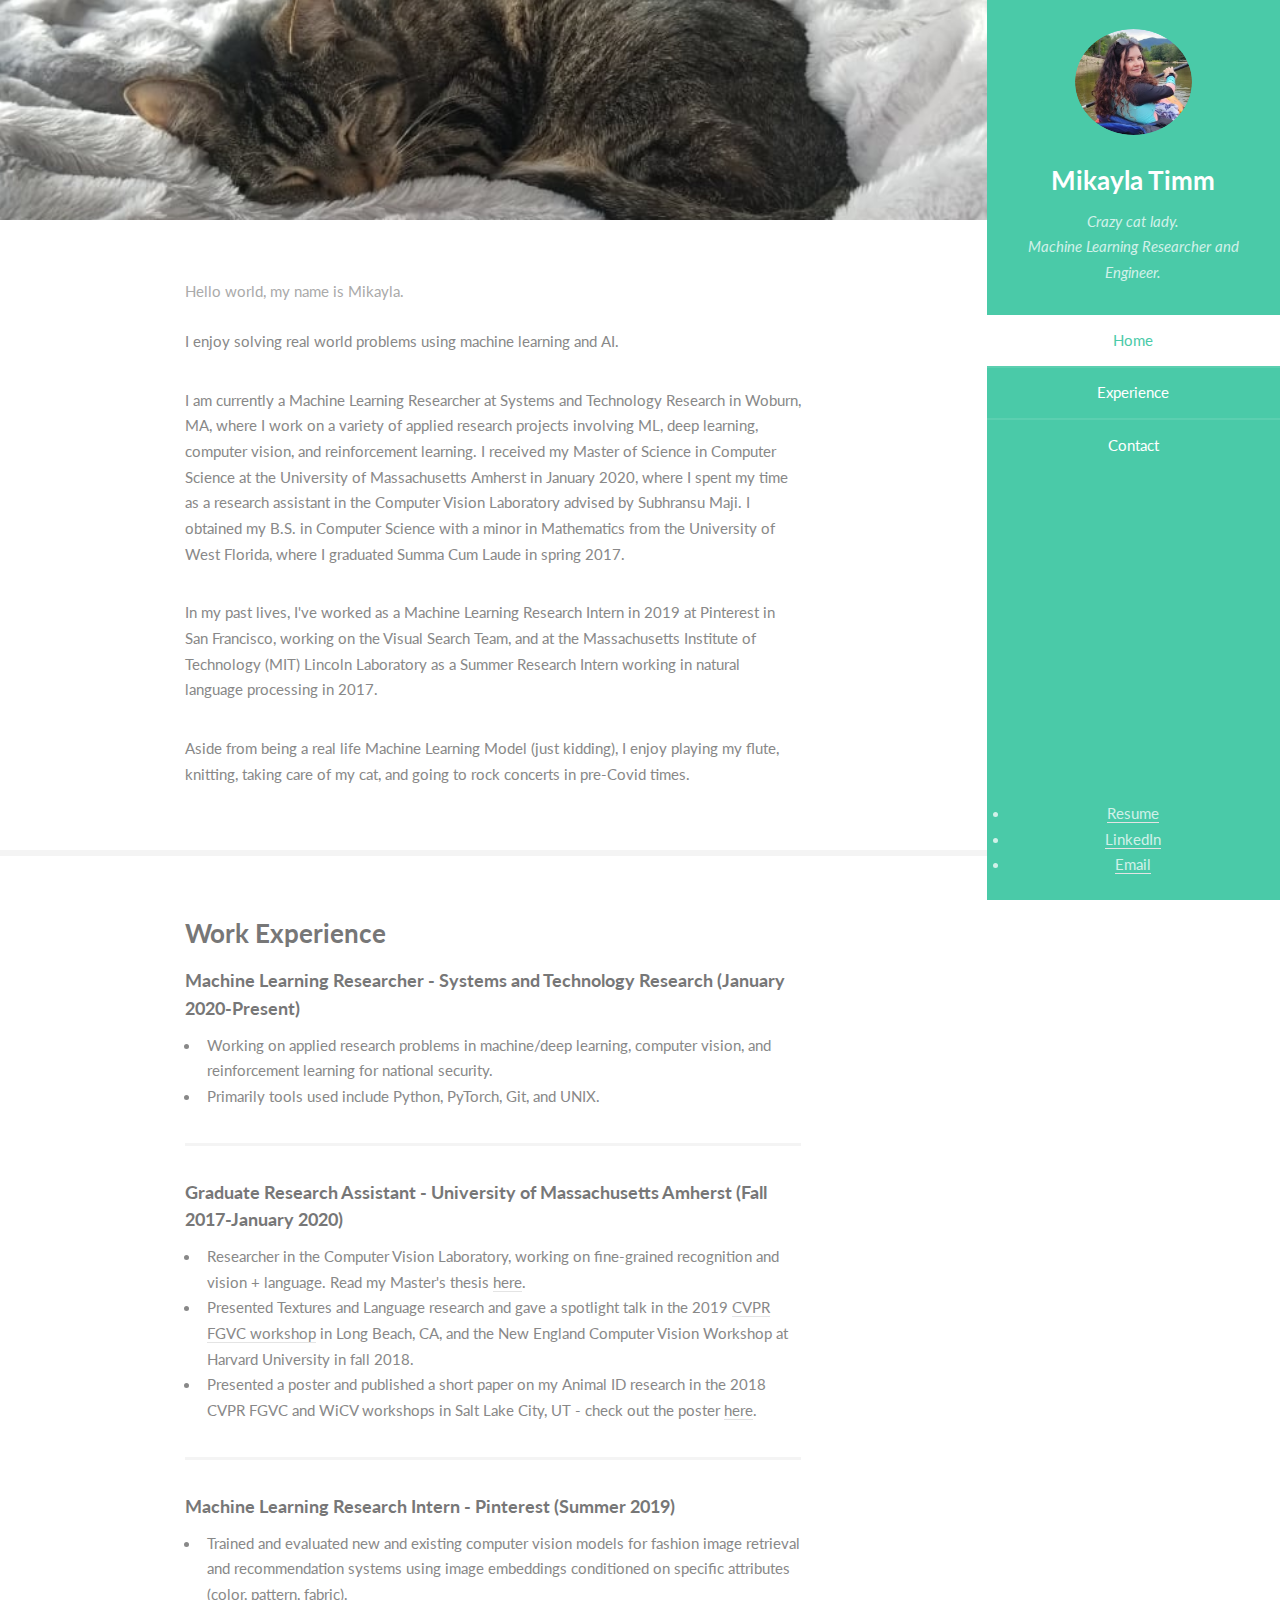
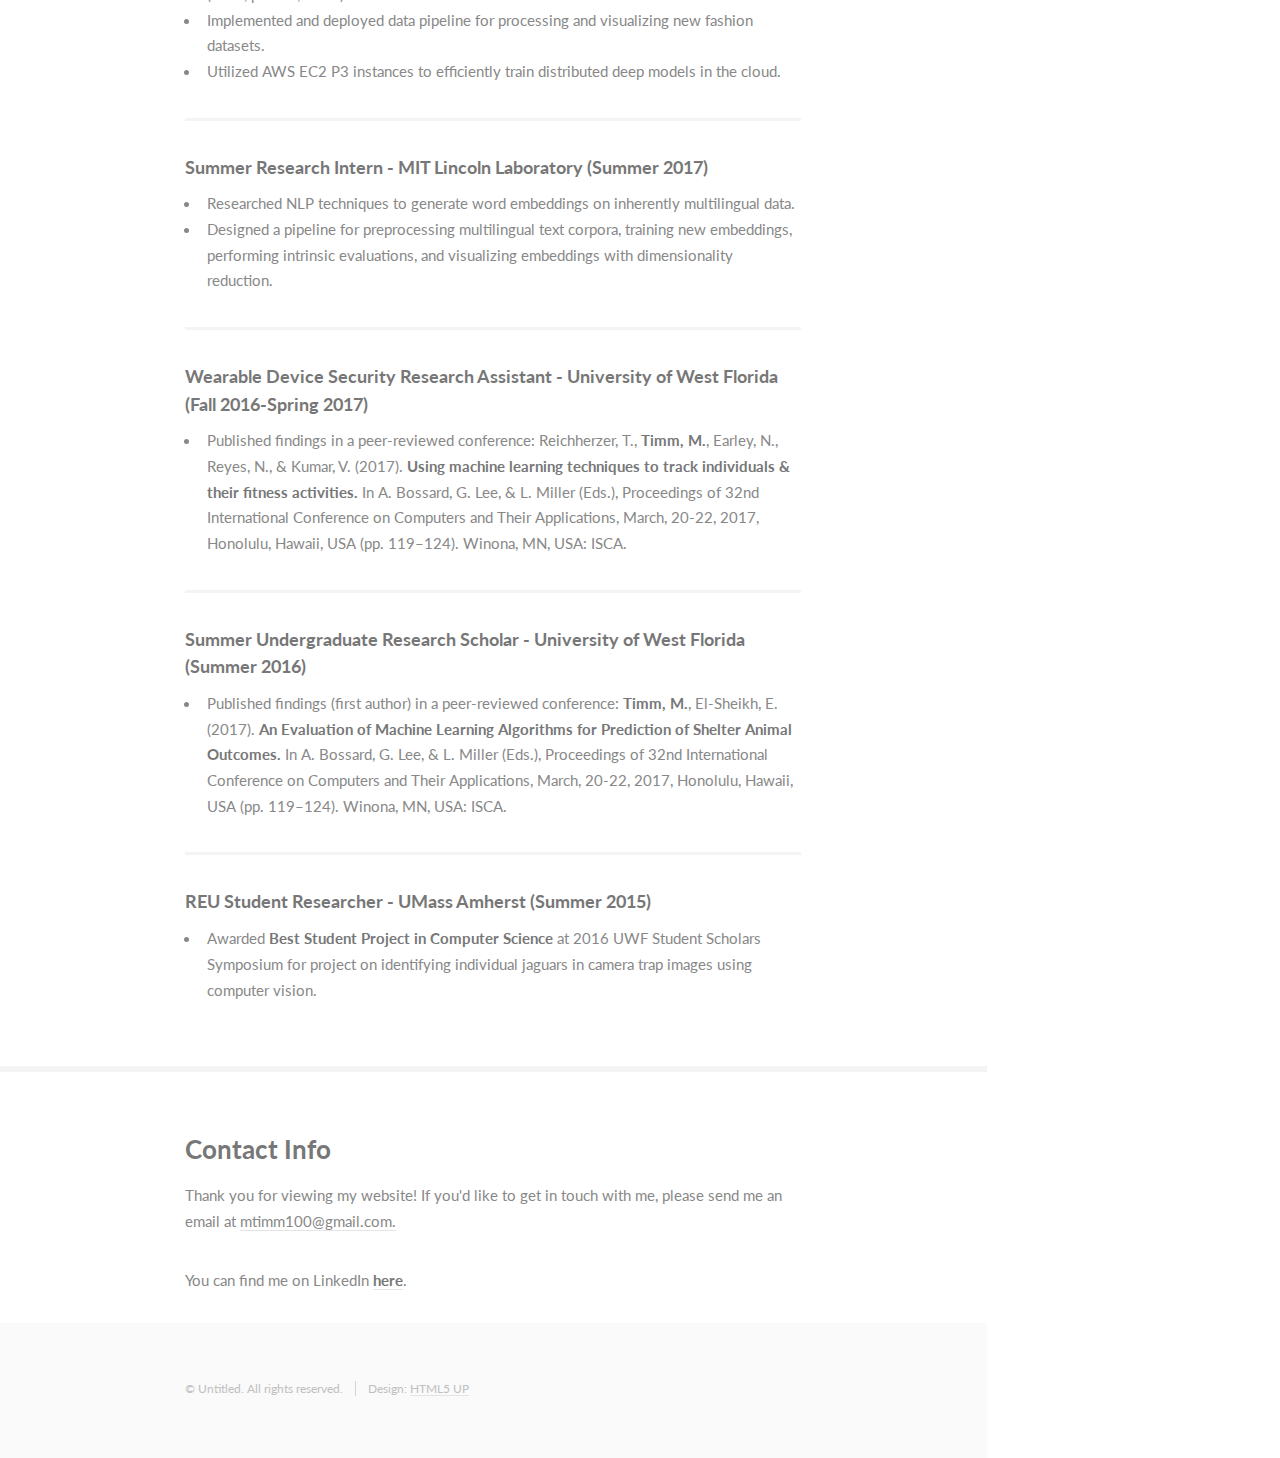
==== commit 078d3fe5: "Add files via upload" ====
--- a/index.html
+++ b/index.html
@@ -72,8 +72,9 @@
 											
 												<h4>Machine Learning Researcher - Systems and Technology Research (January 2020-Present)</h4>
 												<ul>
-												<li> Working on applied research problems in machine learning, computer vision, and reinforcement learning. </li>
+												<li> Working on applied research problems in machine/deep learning, computer vision, and reinforcement learning for national security. </li>
 												<li> Primarily tools used include Python, PyTorch, Git, and UNIX.</li>
+												</ul>
 											
 										</article>
 										
@@ -82,7 +83,6 @@
 												<h4>Graduate Research Assistant - University of Massachusetts Amherst (Fall 2017-January 2020)</h4>
 												<ul>
                                                     <li>Researcher in the Computer Vision Laboratory, working on fine-grained recognition and vision + language. Read my Master's thesis <a href="timm_701.pdf">here</a>. </li>
-
                                                     <li>Presented Textures and Language research and gave a spotlight talk in the 2019 <a href=https://sites.google.com/view/fgvc6/home?authuser=0>CVPR FGVC workshop</a> in Long Beach, CA, and the New England Computer Vision Workshop at Harvard University in fall 2018. </li>  
 													<li>Presented a poster and published a short paper on my Animal ID research in the 2018 CVPR FGVC and WiCV workshops in Salt Lake City, UT - check out the poster <a href="animalIDposter.pdf" target="_blank">here</a>.</li>
 													
@@ -93,12 +93,22 @@
 										<article>
 											
 												<h4>Machine Learning Research Intern - Pinterest (Summer 2019)</h4>
+												<ul>
+												<li>Trained and evaluated new and existing computer vision models for fashion image retrieval and recommendation systems using image embeddings conditioned on specific attributes (color, pattern, fabric).</li>
+												<li>Implemented and deployed data pipeline for processing and visualizing new fashion datasets.</li>
+												<li>Utilized AWS EC2 P3 instances to efficiently train distributed deep models in the cloud.</li>
+												</ul>
 
 											
 										</article>
 										<article>
 											
 												<h4>Summer Research Intern - MIT Lincoln Laboratory (Summer 2017)</h4>
+												<ul>
+												<li>Researched NLP techniques to generate word embeddings on inherently multilingual data.</li>
+												
+												<li>Designed a pipeline for preprocessing multilingual text corpora, training new embeddings, performing intrinsic evaluations, and visualizing embeddings with dimensionality reduction.</li>
+												</ul>
 											
 										</article>
 										<article>
@@ -122,7 +132,7 @@
 											
 												<h4>REU Student Researcher - UMass Amherst (Summer 2015)</h4>
 												<ul>
-													<li>Awarded <b>Best Student Project in Computer Science</b> at 2016 UWF Student Scholars Symposium.</li>
+													<li>Awarded <b>Best Student Project in Computer Science</b> at 2016 UWF Student Scholars Symposium for project on identifying individual jaguars in camera trap images using computer vision.</li>
 												</ul>
 											
 										</article>
--- a/assets/css/main.css
+++ b/assets/css/main.css
@@ -2573,7 +2573,7 @@
 /* One */
 
 	#one:before {
-		background-image: url("../../images/river.jpg");
+		background-image: url("../../images/cat.jpg");
 		background-position: center;
 		background-repeat: no-repeat;
 		background-size: cover;
